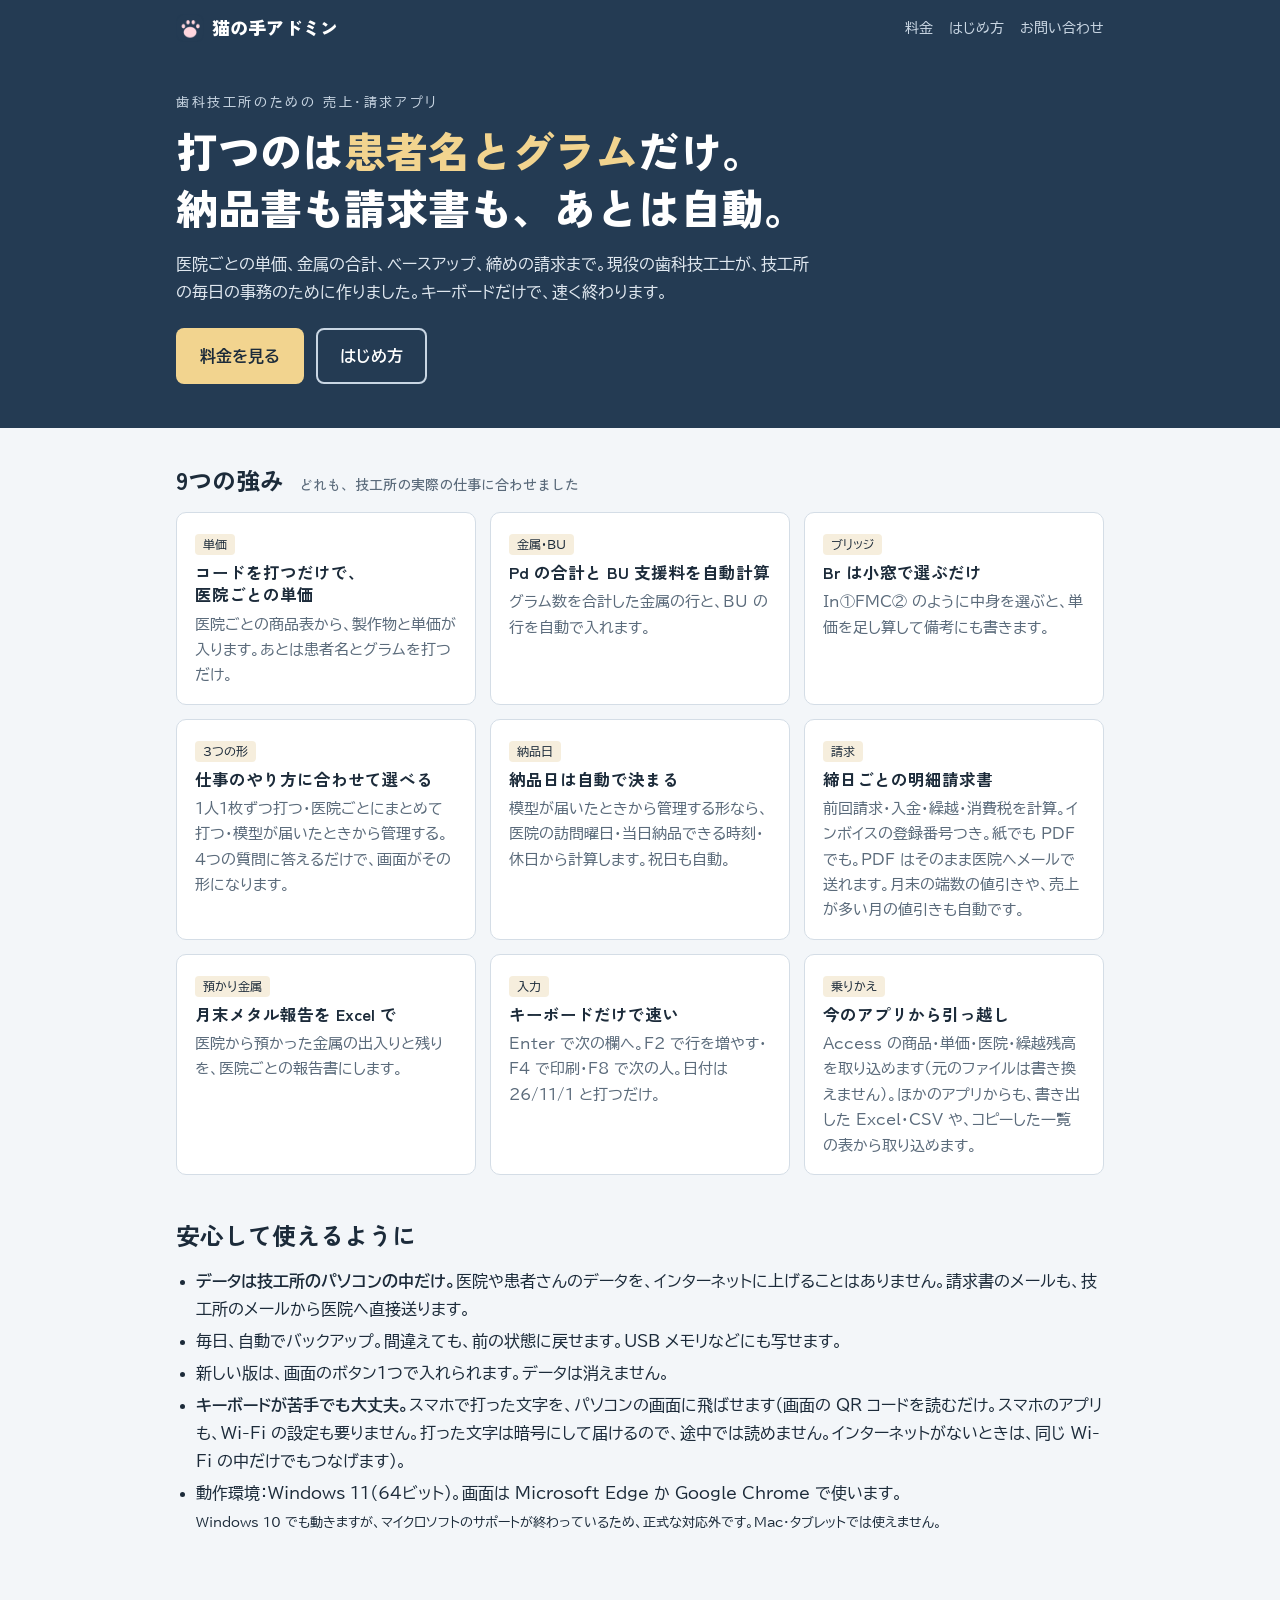
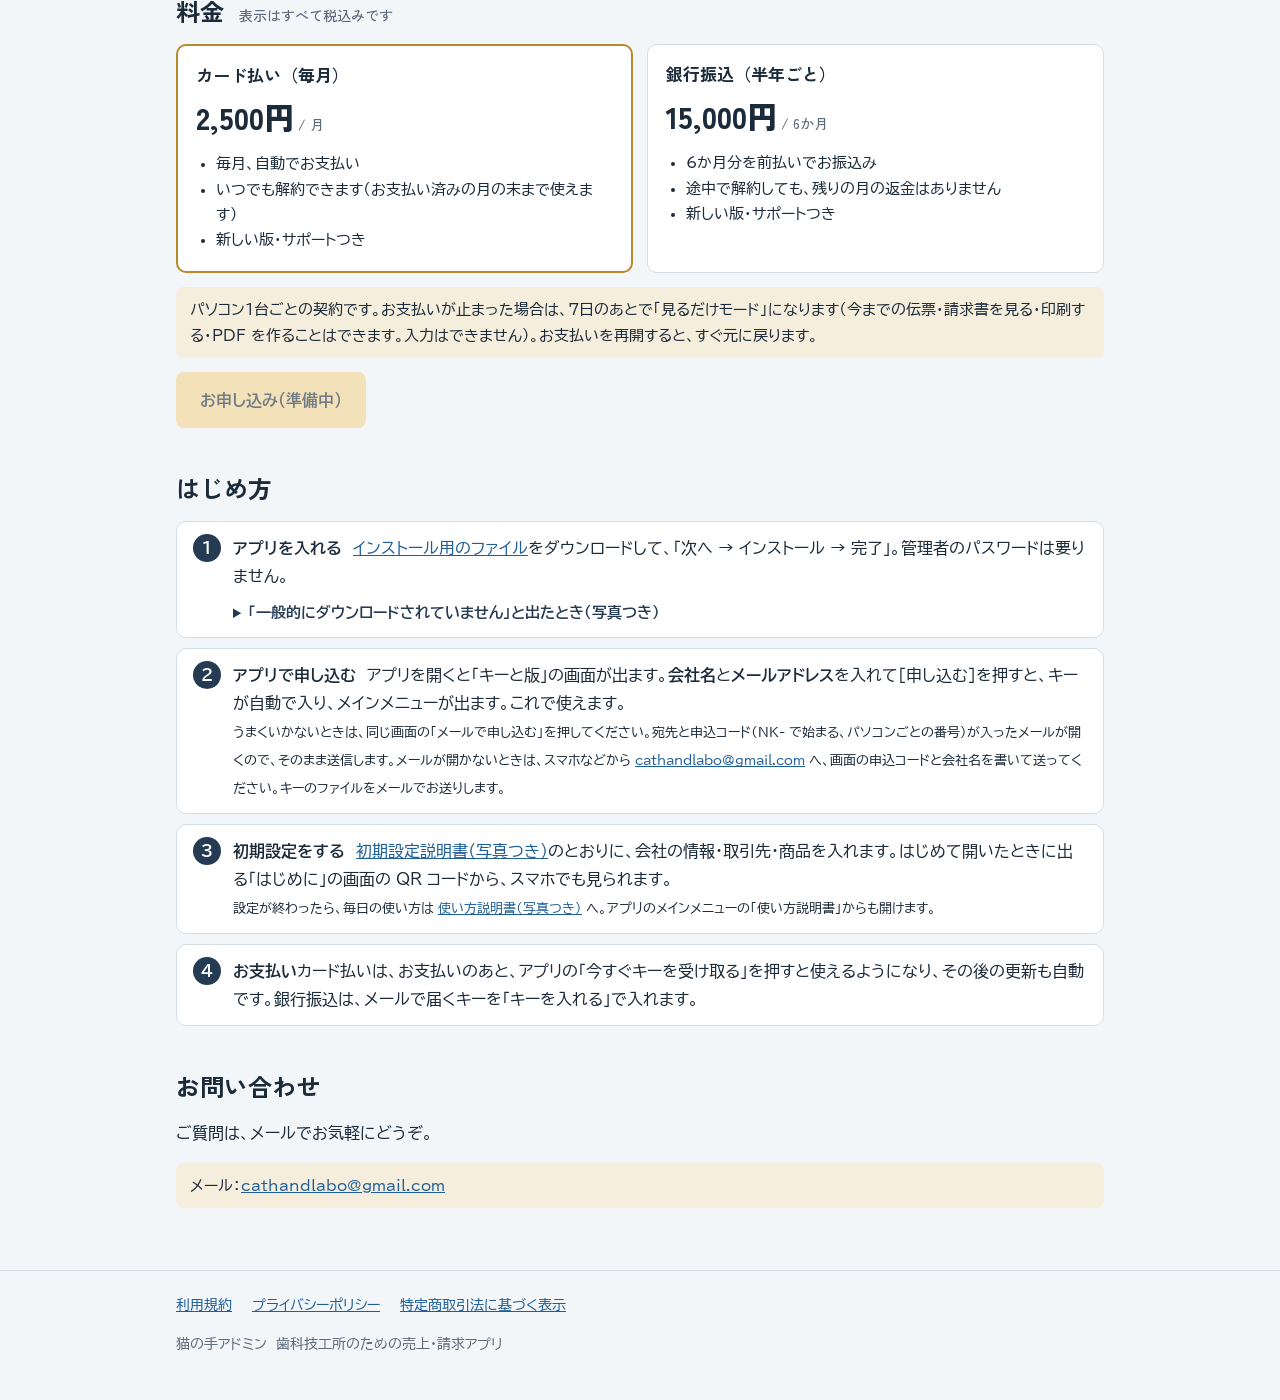
==== index.html @ f90b2529 "1.3.28：トップページ（3つの形・F キー・月末の値引き）、初期設定説明書（あなたの形の4つの質問）、使い方説明書を新しく載せる Co-Authored-By: Claude Opus 5.5 <" ====
<!doctype html>
<html lang="ja">
<head>
<meta charset="utf-8">
<meta name="viewport" content="width=device-width, initial-scale=1">
<title>猫の手アドミン｜歯科技工所のための売上・請求アプリ</title>
<meta name="description" content="打つのは患者名とグラムだけ。納品書も請求書も、あとは自動。医院ごとの単価・金属の合計・BU・締めの請求まで、歯科技工所の事務を速く終わらせる Windows アプリです。">
<link rel="icon" href="icon.png">
<link rel="preconnect" href="https://fonts.googleapis.com">
<link rel="preconnect" href="https://fonts.gstatic.com" crossorigin>
<link rel="stylesheet" href="https://fonts.googleapis.com/css2?family=BIZ+UDPGothic:wght@400;700&family=Zen+Kaku+Gothic+New:wght@500;700;900&display=swap">
<link rel="stylesheet" href="site.css">
</head>
<body>
<header class="top">
  <div class="inner">
    <nav>
      <a class="brand" href="./"><img src="icon.png" alt="" width="28" height="28">猫の手アドミン</a>
      <a href="#price">料金</a>
      <a href="#start">はじめ方</a>
      <a href="#contact">お問い合わせ</a>
    </nav>
    <div class="hero">
      <p class="eyebrow">歯科技工所のための 売上・請求アプリ</p>
      <h1>打つのは<em>患者名とグラム</em>だけ。<br>納品書も請求書も、あとは自動。</h1>
      <p class="lead">医院ごとの単価、金属の合計、ベースアップ、締めの請求まで。現役の歯科技工士が、技工所の毎日の事務のために作りました。キーボードだけで、速く終わります。</p>
      <div class="cta">
        <a class="btn main" href="#price">料金を見る</a>
        <a class="btn sub" href="#start">はじめ方</a>
      </div>
    </div>
  </div>
</header>

<main class="inner">
  <section>
    <h2>9つの強み <small>どれも、技工所の実際の仕事に合わせました</small></h2>
    <div class="grid">
      <div class="card"><span class="k">単価</span><h3>コードを打つだけで、医院ごとの単価</h3><p>医院ごとの商品表から、製作物と単価が入ります。あとは患者名とグラムを打つだけ。</p></div>
      <div class="card"><span class="k">金属・BU</span><h3>Pd の合計と BU 支援料を自動計算</h3><p>グラム数を合計した金属の行と、BU の行を自動で入れます。</p></div>
      <div class="card"><span class="k">ブリッジ</span><h3>Br は小窓で選ぶだけ</h3><p>In①FMC② のように中身を選ぶと、単価を足し算して備考にも書きます。</p></div>
      <div class="card"><span class="k">3つの形</span><h3>仕事のやり方に合わせて選べる</h3><p>1人1枚ずつ打つ・医院ごとにまとめて打つ・模型が届いたときから管理する。4つの質問に答えるだけで、画面がその形になります。</p></div>
      <div class="card"><span class="k">納品日</span><h3>納品日は自動で決まる</h3><p>模型が届いたときから管理する形なら、医院の訪問曜日・当日納品できる時刻・休日から計算します。祝日も自動。</p></div>
      <div class="card"><span class="k">請求</span><h3>締日ごとの明細請求書</h3><p>前回請求・入金・繰越・消費税を計算。インボイスの登録番号つき。紙でも PDF でも。PDF はそのまま医院へメールで送れます。月末の端数の値引きや、売上が多い月の値引きも自動です。</p></div>
      <div class="card"><span class="k">預かり金属</span><h3>月末メタル報告を Excel で</h3><p>医院から預かった金属の出入りと残りを、医院ごとの報告書にします。</p></div>
      <div class="card"><span class="k">入力</span><h3>キーボードだけで速い</h3><p>Enter で次の欄へ。F2 で行を増やす・F4 で印刷・F8 で次の人。日付は 26/11/1 と打つだけ。</p></div>
      <div class="card"><span class="k">乗りかえ</span><h3>今のアプリから引っ越し</h3><p>Access の商品・単価・医院・繰越残高を取り込めます（元のファイルは書き換えません）。ほかのアプリからも、書き出した Excel・CSV や、コピーした一覧の表から取り込めます。</p></div>
    </div>
  </section>

  <section>
    <h2>安心して使えるように</h2>
    <ul class="check">
      <li><strong>データは技工所のパソコンの中だけ。</strong>医院や患者さんのデータを、インターネットに上げることはありません。請求書のメールも、技工所のメールから医院へ直接送ります。</li>
      <li>毎日、自動でバックアップ。間違えても、前の状態に戻せます。USB メモリなどにも写せます。</li>
      <li>新しい版は、画面のボタン1つで入れられます。データは消えません。</li>
      <li><strong>キーボードが苦手でも大丈夫。</strong>スマホで打った文字を、パソコンの画面に飛ばせます（画面の QR コードを読むだけ。スマホのアプリも、Wi-Fi の設定も要りません。打った文字は暗号にして届けるので、途中では読めません。インターネットがないときは、同じ Wi-Fi の中だけでもつなげます）。</li>
      <li>動作環境：Windows 11（64ビット）。画面は Microsoft Edge か Google Chrome で使います。<br><small>Windows 10 でも動きますが、マイクロソフトのサポートが終わっているため、正式な対応外です。Mac・タブレットでは使えません。</small></li>
    </ul>
  </section>

  <section id="price">
    <h2>料金 <small>表示はすべて税込みです</small></h2>
    <div class="price">
      <div class="plan best">
        <h3>カード払い（毎月）</h3>
        <p class="yen">2,500円<small> / 月</small></p>
        <ul>
          <li>毎月、自動でお支払い</li>
          <li>いつでも解約できます（お支払い済みの月の末まで使えます）</li>
          <li>新しい版・サポートつき</li>
        </ul>
      </div>
      <div class="plan">
        <h3>銀行振込（半年ごと）</h3>
        <p class="yen">15,000円<small> / 6か月</small></p>
        <ul>
          <li>6か月分を前払いでお振込み</li>
          <li>途中で解約しても、残りの月の返金はありません</li>
          <li>新しい版・サポートつき</li>
        </ul>
      </div>
    </div>
    <p class="note">パソコン1台ごとの契約です。お支払いが止まった場合は、7日のあとで「見るだけモード」になります（今までの伝票・請求書を見る・印刷する・PDF を作ることはできます。入力はできません）。お支払いを再開すると、すぐ元に戻ります。</p>
    <div class="cta"><a class="btn main off" aria-disabled="true">お申し込み（準備中）</a></div>
  </section>

  <section id="start">
    <h2>はじめ方</h2>
    <ol class="steps">
      <li><strong>アプリを入れる</strong>　<a href="https://github.com/tnksss306/nekonote-releases/releases/latest/download/NekonoteAdmin_Setup.exe">インストール用のファイル</a>をダウンロードして、「次へ → インストール → 完了」。管理者のパスワードは要りません。
        <details class="howto">
          <summary>「一般的にダウンロードされていません」と出たとき（写真つき）</summary>
          <p>使う人がまだ少ないアプリなので、Edge が念のため出しています。こわれたファイルやウイルスではありません。</p>
          <ol>
            <li><b>①</b> Edge の右上のダウンロードのマーク（↓）を押すと、警告の窓が出ます。<b>②</b>「ダウンロード」の右の <b>…</b>（その他のオプション）を押します。<br><img src="img/dl1.png" alt="①右上のダウンロードのマーク、②ダウンロードの窓の「…」のボタンに赤い丸" width="740" height="258"></li>
            <li><b>③</b> <b>[ダウンロード] ページを開く</b> を押します。<br><img src="img/dl2.png" alt="③「…」のメニューのいちばん上の「[ダウンロード] ページを開く」に赤い枠" width="740" height="258"></li>
            <li><b>④</b> 開いたページの「すべてのファイル」に出ている項目の <b>保存</b> を押します。保存できたら「ファイルを開く」を押します。<br><img src="img/dl3.png" alt="④ダウンロード ページの警告の項目の「保存」のボタンに赤い丸" width="885" height="235"></li>
            <li>青い画面で「Windows によって PC が保護されました」と出たら、<b>詳細情報</b> を押してから <b>実行</b> を押します。インストールの画面が出たら「次へ → インストール → 完了」です。</li>
          </ol>
          <p class="note">警告の窓の「詳細情報」や「このファイルは安全であることを報告する」を押しても、ダウンロードはできません。</p>
        </details></li>
      <li><strong>アプリで申し込む</strong>　アプリを開くと「キーと版」の画面が出ます。<strong>会社名</strong>と<strong>メールアドレス</strong>を入れて［申し込む］を押すと、キーが自動で入り、メインメニューが出ます。これで使えます。<br><small>うまくいかないときは、同じ画面の「メールで申し込む」を押してください。宛先と申込コード（NK- で始まる、パソコンごとの番号）が入ったメールが開くので、そのまま送信します。メールが開かないときは、スマホなどから <a href="mailto:cathandlabo@gmail.com">cathandlabo@gmail.com</a> へ、画面の申込コードと会社名を書いて送ってください。キーのファイルをメールでお送りします。</small></li>
      <li><strong>初期設定をする</strong>　<a href="guide.html">初期設定説明書（写真つき）</a>のとおりに、会社の情報・取引先・商品を入れます。はじめて開いたときに出る「はじめに」の画面の QR コードから、スマホでも見られます。<br><small>設定が終わったら、毎日の使い方は <a href="manual.html">使い方説明書（写真つき）</a> へ。アプリのメインメニューの「使い方説明書」からも開けます。</small></li>
      <li><strong>お支払い</strong>カード払いは、お支払いのあと、アプリの「今すぐキーを受け取る」を押すと使えるようになり、その後の更新も自動です。銀行振込は、メールで届くキーを「キーを入れる」で入れます。</li>
    </ol>
  </section>

  <section id="contact">
    <h2>お問い合わせ</h2>
    <p>ご質問は、メールでお気軽にどうぞ。</p>
    <p class="note">メール：<a href="mailto:cathandlabo@gmail.com">cathandlabo@gmail.com</a></p>
  </section>
</main>

<footer class="bottom">
  <div class="inner">
    <nav>
      <a href="terms.html">利用規約</a>
      <a href="privacy.html">プライバシーポリシー</a>
      <a href="tokushoho.html">特定商取引法に基づく表示</a>
    </nav>
    <p>猫の手アドミン　歯科技工所のための売上・請求アプリ</p>
  </div>
</footer>
</body>
</html>
---- site.css ----
/* 猫の手アドミン ホームページ（GitHub Pages）。チラシと同じ紺と金の色。画面の明暗に合わせて色を変える */
:root {
  --bg: #f3f6f9;
  --panel: #ffffff;
  --ink: #1c2b3a;
  --muted: #5b6b7b;
  --line: #d4dde6;
  --navy: #243b53;
  --navy-ink: #ffffff;
  --navy-muted: #c9d6e3;
  --gold: #b8892b;
  --gold-soft: #f6eedd;
  --accent: #1f5f99;
  --display: "Zen Kaku Gothic New", "Yu Gothic", "Meiryo", sans-serif;
  --body: "BIZ UDPGothic", "Yu Gothic UI", "Meiryo", sans-serif;
  color-scheme: light;
}
@media (prefers-color-scheme: dark) {
  :root:not([data-theme="light"]) {
    --bg: #0f1720; --panel: #17212c; --ink: #e4ebf2; --muted: #9fb0c0; --line: #2b3a49;
    --navy: #13283d; --navy-muted: #9fb3c6; --gold: #e0b45c; --gold-soft: #3a2e17; --accent: #7cb8ee;
    color-scheme: dark;
  }
}
:root[data-theme="dark"] {
  --bg: #0f1720; --panel: #17212c; --ink: #e4ebf2; --muted: #9fb0c0; --line: #2b3a49;
  --navy: #13283d; --navy-muted: #9fb3c6; --gold: #e0b45c; --gold-soft: #3a2e17; --accent: #7cb8ee;
  color-scheme: dark;
}
* { box-sizing: border-box; }
html { -webkit-text-size-adjust: 100%; }
body { margin: 0; background: var(--bg); color: var(--ink); font-family: var(--body); line-height: 1.75; font-size: 16px; }
a { color: var(--accent); }
.inner { max-width: 960px; margin: 0 auto; padding: 0 16px; }
.inner > * { min-width: 0; }
h1, h2, h3 { font-family: var(--display); line-height: 1.35; word-break: auto-phrase; text-wrap: balance; }

/* 上の帯 */
.top { background: var(--navy); color: var(--navy-ink); }
.top nav { display: flex; align-items: center; gap: 16px; padding: 12px 0; flex-wrap: wrap; }
.top nav .brand { font-family: var(--display); font-weight: 900; font-size: 18px; color: inherit; text-decoration: none; margin-right: auto; display: flex; align-items: center; gap: 8px; }
.top nav .brand img { width: 28px; height: 28px; border-radius: 6px; }
.top nav a:not(.brand) { color: var(--navy-muted); text-decoration: none; font-size: 14px; }
.top nav a:not(.brand):hover { color: var(--navy-ink); text-decoration: underline; }
.hero { padding: 36px 0 44px; }
.hero .eyebrow { margin: 0 0 8px; font-size: 13px; letter-spacing: .2em; color: var(--navy-muted); }
.hero h1 { font-weight: 900; font-size: clamp(28px, 5vw, 42px); margin: 0 0 14px; }
.hero h1 em { font-style: normal; color: #f2d48f; }
.hero p.lead { margin: 0 0 22px; color: #dfe7ef; max-width: 40em; }
.cta { display: flex; flex-wrap: wrap; gap: 12px; }
.btn { display: inline-block; padding: 12px 22px; border-radius: 8px; font-weight: 700; text-decoration: none; border: 2px solid transparent; }
.btn.main { background: #f2d48f; color: #1c2b3a; }
.btn.sub { border-color: var(--navy-muted); color: var(--navy-ink); }
.btn.off { opacity: .6; pointer-events: none; }

/* 本文 */
main section { padding: 36px 0 8px; }
main h2 { font-size: 24px; margin: 0 0 16px; }
main h2 small { font-size: 14px; color: var(--muted); font-weight: 500; margin-left: 8px; }
.grid { display: grid; grid-template-columns: repeat(3, minmax(0, 1fr)); gap: 14px; }
.card { background: var(--panel); border: 1px solid var(--line); border-radius: 10px; padding: 16px 18px; }
.card .k { display: inline-block; font-size: 12px; background: var(--gold-soft); color: var(--ink); border-radius: 4px; padding: 0 8px; margin-bottom: 6px; }
.card h3 { font-size: 16.5px; margin: 0 0 6px; }
.card p { margin: 0; font-size: 14.5px; color: var(--muted); }
.price { display: grid; grid-template-columns: repeat(2, minmax(0, 1fr)); gap: 14px; }
.plan { background: var(--panel); border: 1px solid var(--line); border-radius: 10px; padding: 18px; }
.plan.best { border: 2px solid var(--gold); }
.plan h3 { margin: 0 0 4px; font-size: 17px; }
.plan .yen { font-family: var(--display); font-size: 30px; font-weight: 900; margin: 4px 0; font-variant-numeric: tabular-nums; }
.plan .yen small { font-size: 14px; font-weight: 500; color: var(--muted); }
.plan ul { margin: 8px 0 0; padding-left: 20px; font-size: 14.5px; }
.steps { counter-reset: s; list-style: none; padding: 0; margin: 0; display: grid; gap: 10px; }
.steps li { counter-increment: s; background: var(--panel); border: 1px solid var(--line); border-radius: 10px; padding: 12px 16px 12px 56px; position: relative; }
.steps li::before { content: counter(s); position: absolute; left: 16px; top: 12px; width: 28px; height: 28px; border-radius: 50%; background: var(--navy); color: #fff; display: grid; place-items: center; font-weight: 700; }
.note { background: var(--gold-soft); border-radius: 8px; padding: 10px 14px; font-size: 14.5px; }
/* はじめ方の中の「写真つきの説明」（.steps の番号の飾りは付けない） */
.howto { margin-top: 10px; font-size: 14.5px; }
.howto summary { cursor: pointer; color: var(--navy); font-weight: 700; }
.howto ol { padding-left: 22px; margin: 8px 0; }
.steps .howto li { counter-increment: none; background: none; border: 0; border-radius: 0; padding: 0; margin: 10px 0; position: static; }
.steps .howto li::before { content: none; }
.howto img { display: block; max-width: 100%; height: auto; margin-top: 6px; border: 1px solid var(--line); border-radius: 6px; }
ul.check { padding-left: 20px; }
ul.check li { margin: 4px 0; }

/* 決まりのページ */
.doc { background: var(--panel); border: 1px solid var(--line); border-radius: 10px; padding: 24px clamp(16px, 4vw, 36px); margin: 28px 0; }
.doc h1 { font-size: 26px; margin: 0 0 6px; }
.doc .date { color: var(--muted); font-size: 14px; margin: 0 0 20px; }
.doc h2 { font-size: 18px; margin: 26px 0 8px; border-left: 4px solid var(--gold); padding-left: 10px; }
.doc ol, .doc ul { padding-left: 24px; }
.doc li { margin: 4px 0; }
table.law { width: 100%; border-collapse: collapse; }
table.law th, table.law td { border: 1px solid var(--line); padding: 10px 12px; text-align: left; vertical-align: top; }
table.law th { width: 30%; background: var(--bg); font-weight: 700; }

footer.bottom { margin-top: 40px; padding: 22px 0 30px; border-top: 1px solid var(--line); font-size: 14px; color: var(--muted); }
footer.bottom nav { display: flex; flex-wrap: wrap; gap: 8px 20px; margin-bottom: 8px; }

@media (max-width: 760px) {
  .grid, .price { grid-template-columns: 1fr; }
  table.law th { width: 36%; }
}
@media (max-width: 480px) {
  table.law th, table.law td { display: block; width: 100%; border-top: none; }
  table.law tr:first-child th { border-top: 1px solid var(--line); }
}
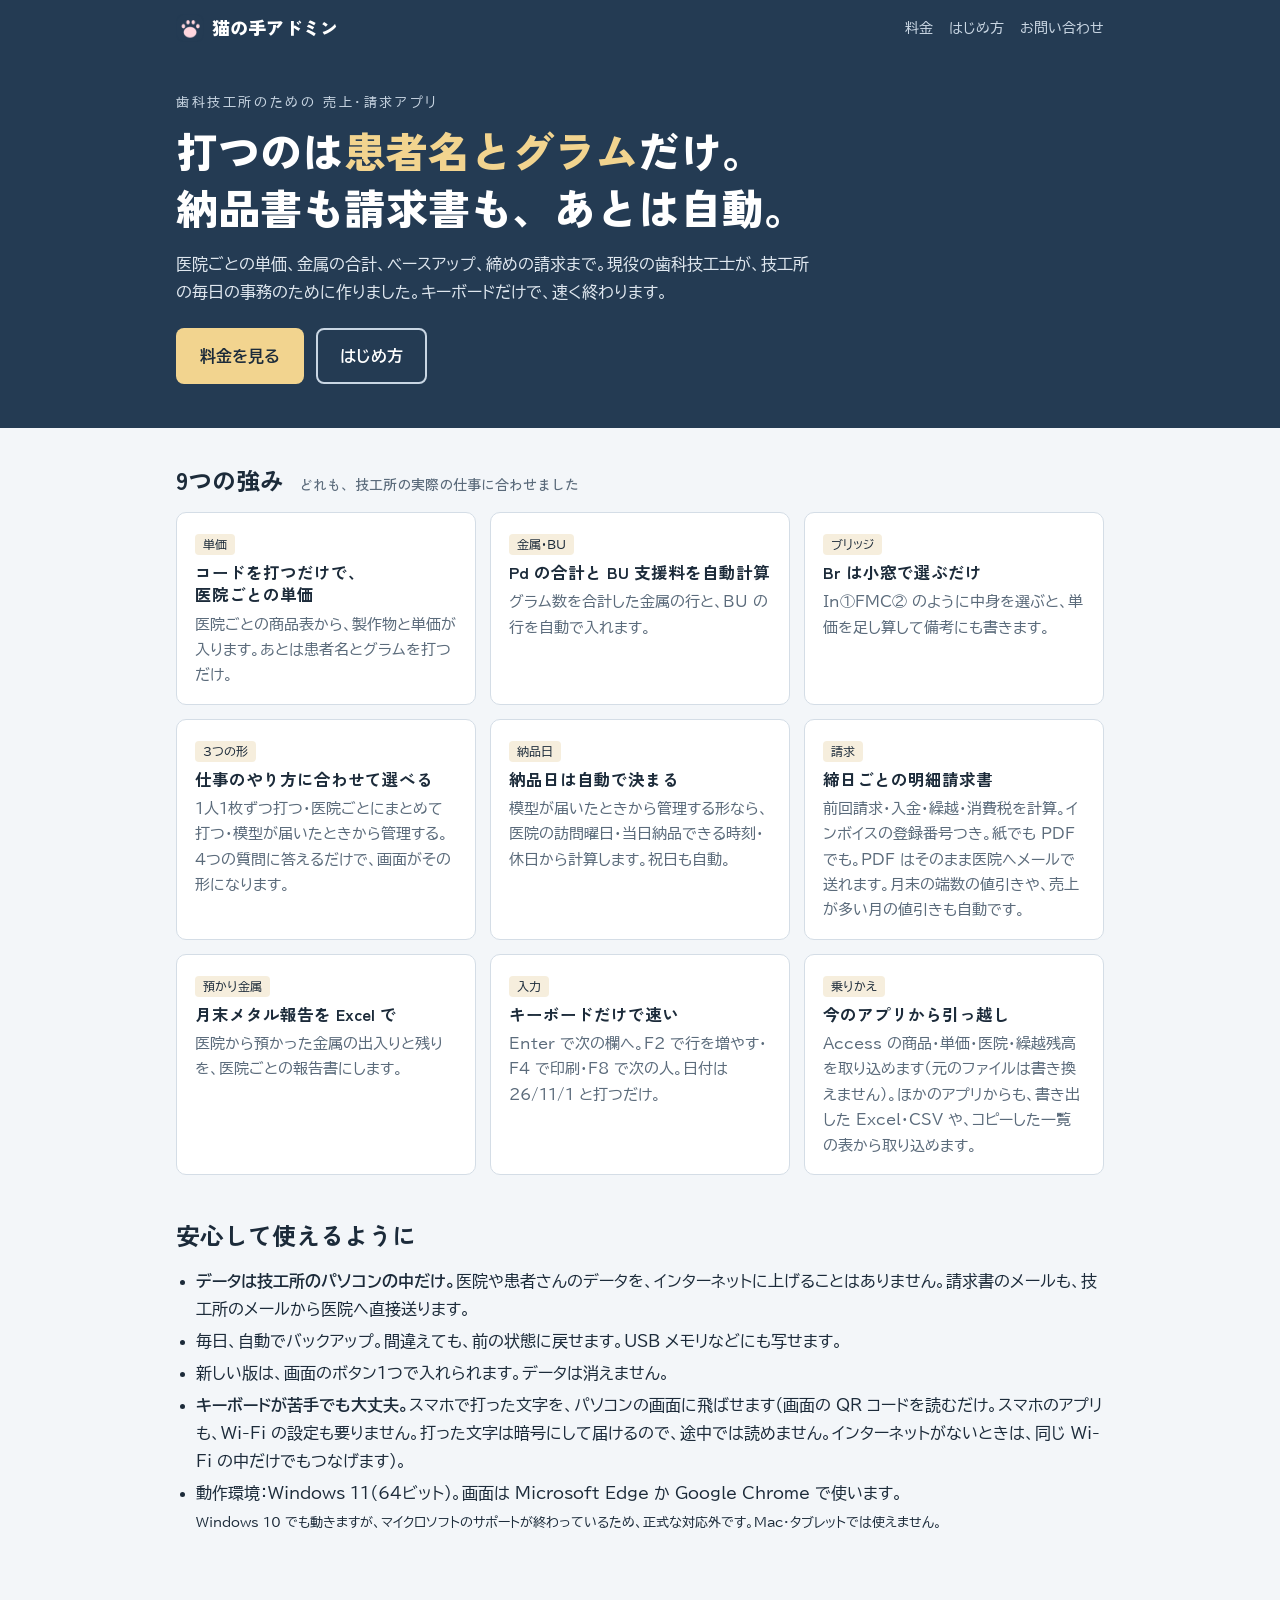
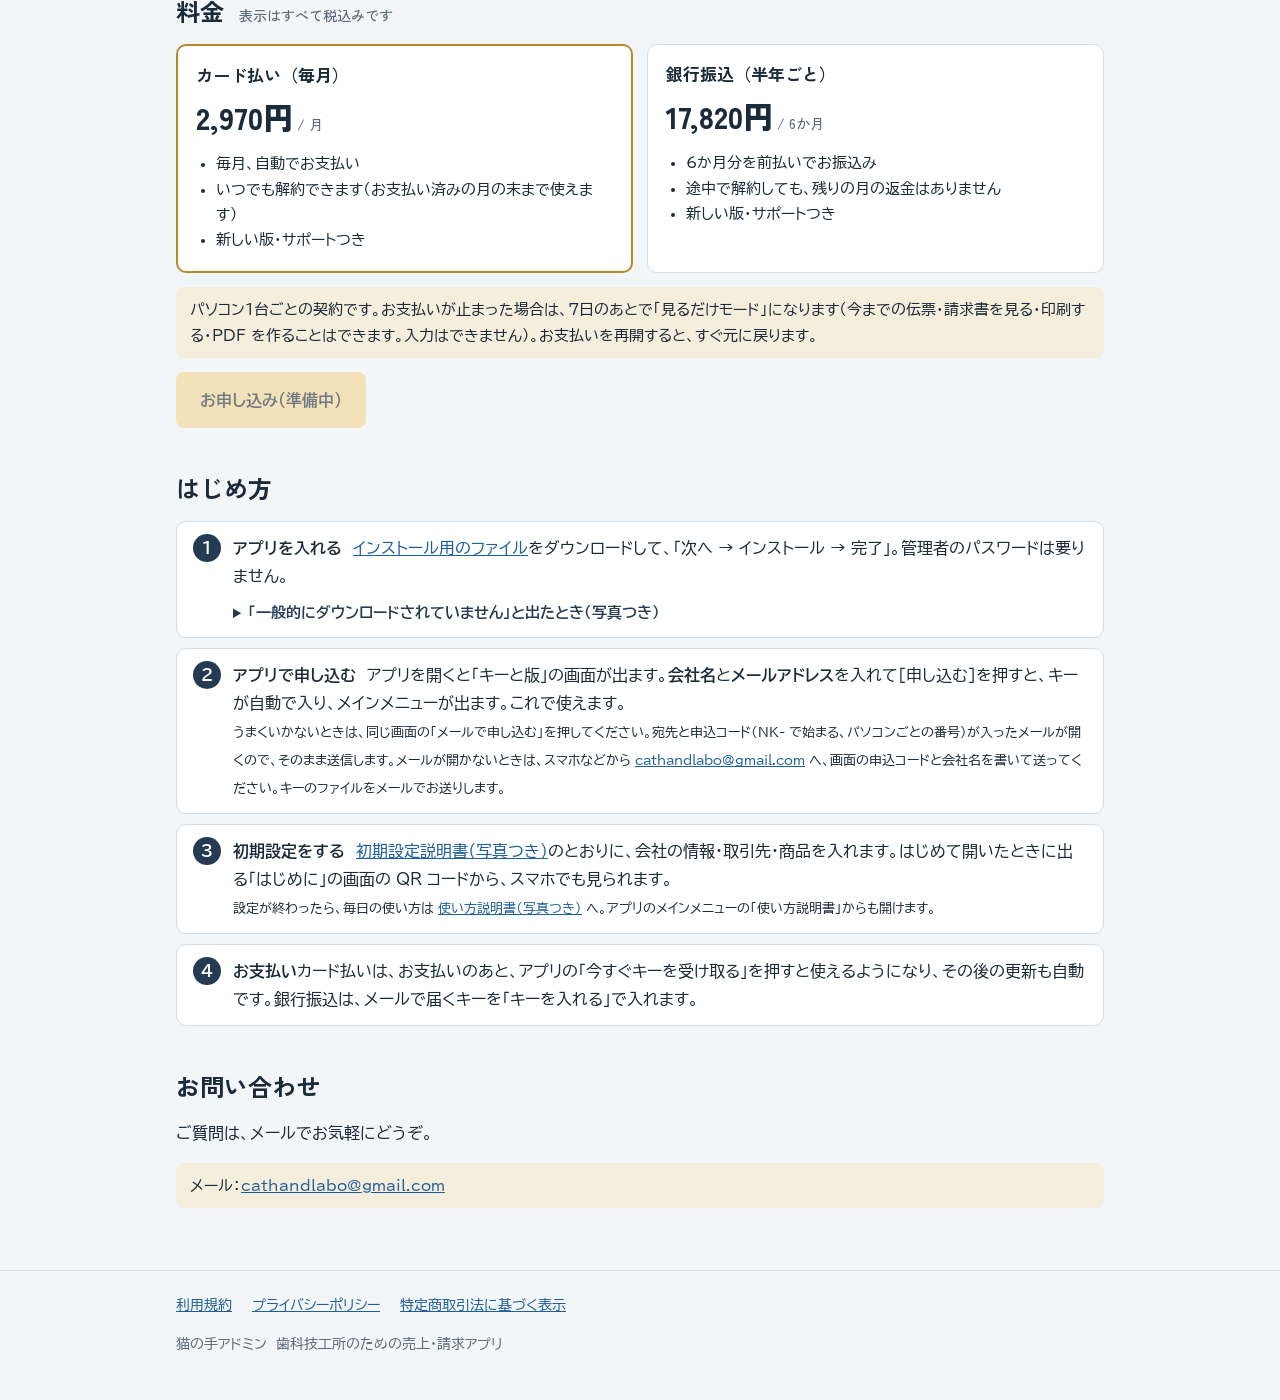
==== commit c4291560: "料金を月額 2,970円・6か月 17,820円に。説明書を 1.3.30 に合わせる（メールの文・一覧に呼ぶ） Co-Authored-By: Claude Opus 5.5 <noreply@an" ====
--- a/index.html
+++ b/index.html
@@ -64,7 +64,7 @@
     <div class="price">
       <div class="plan best">
         <h3>カード払い（毎月）</h3>
-        <p class="yen">2,500円<small> / 月</small></p>
+        <p class="yen">2,970円<small> / 月</small></p>
         <ul>
           <li>毎月、自動でお支払い</li>
           <li>いつでも解約できます（お支払い済みの月の末まで使えます）</li>
@@ -73,7 +73,7 @@
       </div>
       <div class="plan">
         <h3>銀行振込（半年ごと）</h3>
-        <p class="yen">15,000円<small> / 6か月</small></p>
+        <p class="yen">17,820円<small> / 6か月</small></p>
         <ul>
           <li>6か月分を前払いでお振込み</li>
           <li>途中で解約しても、残りの月の返金はありません</li>
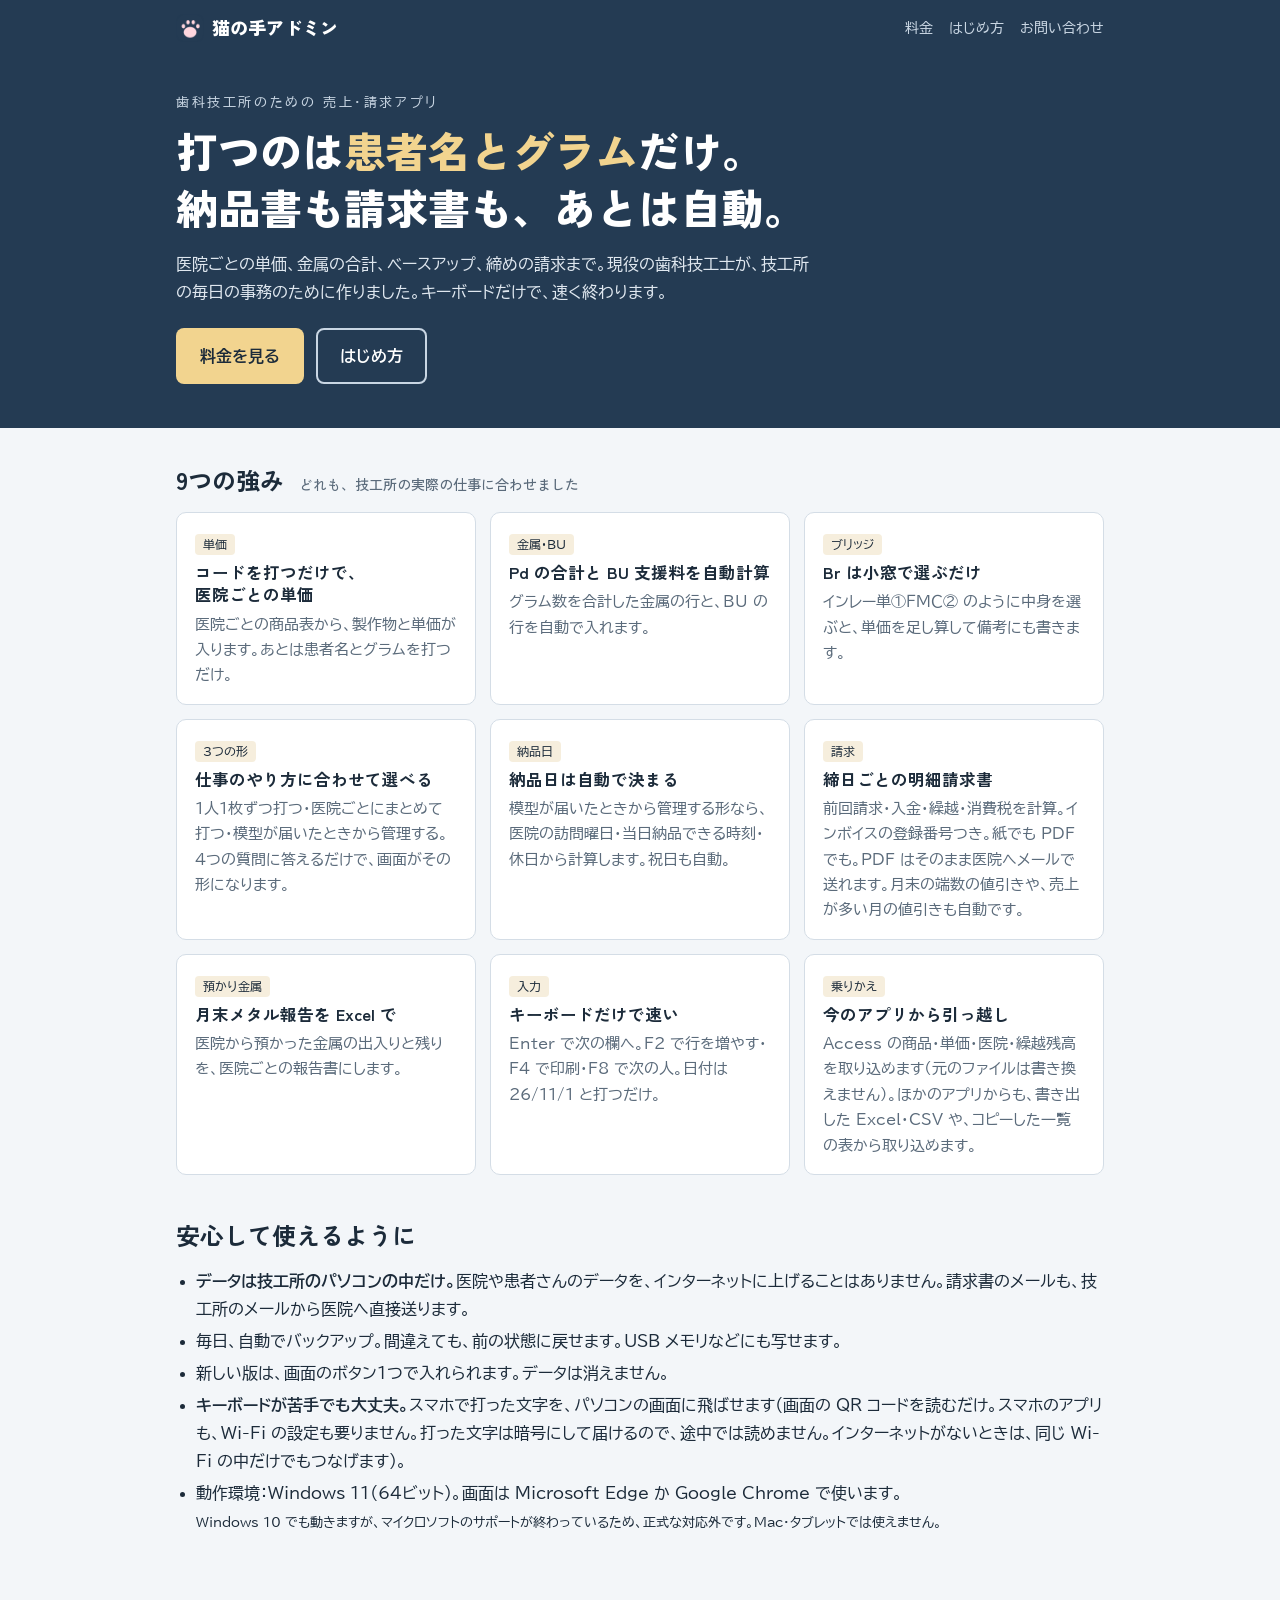
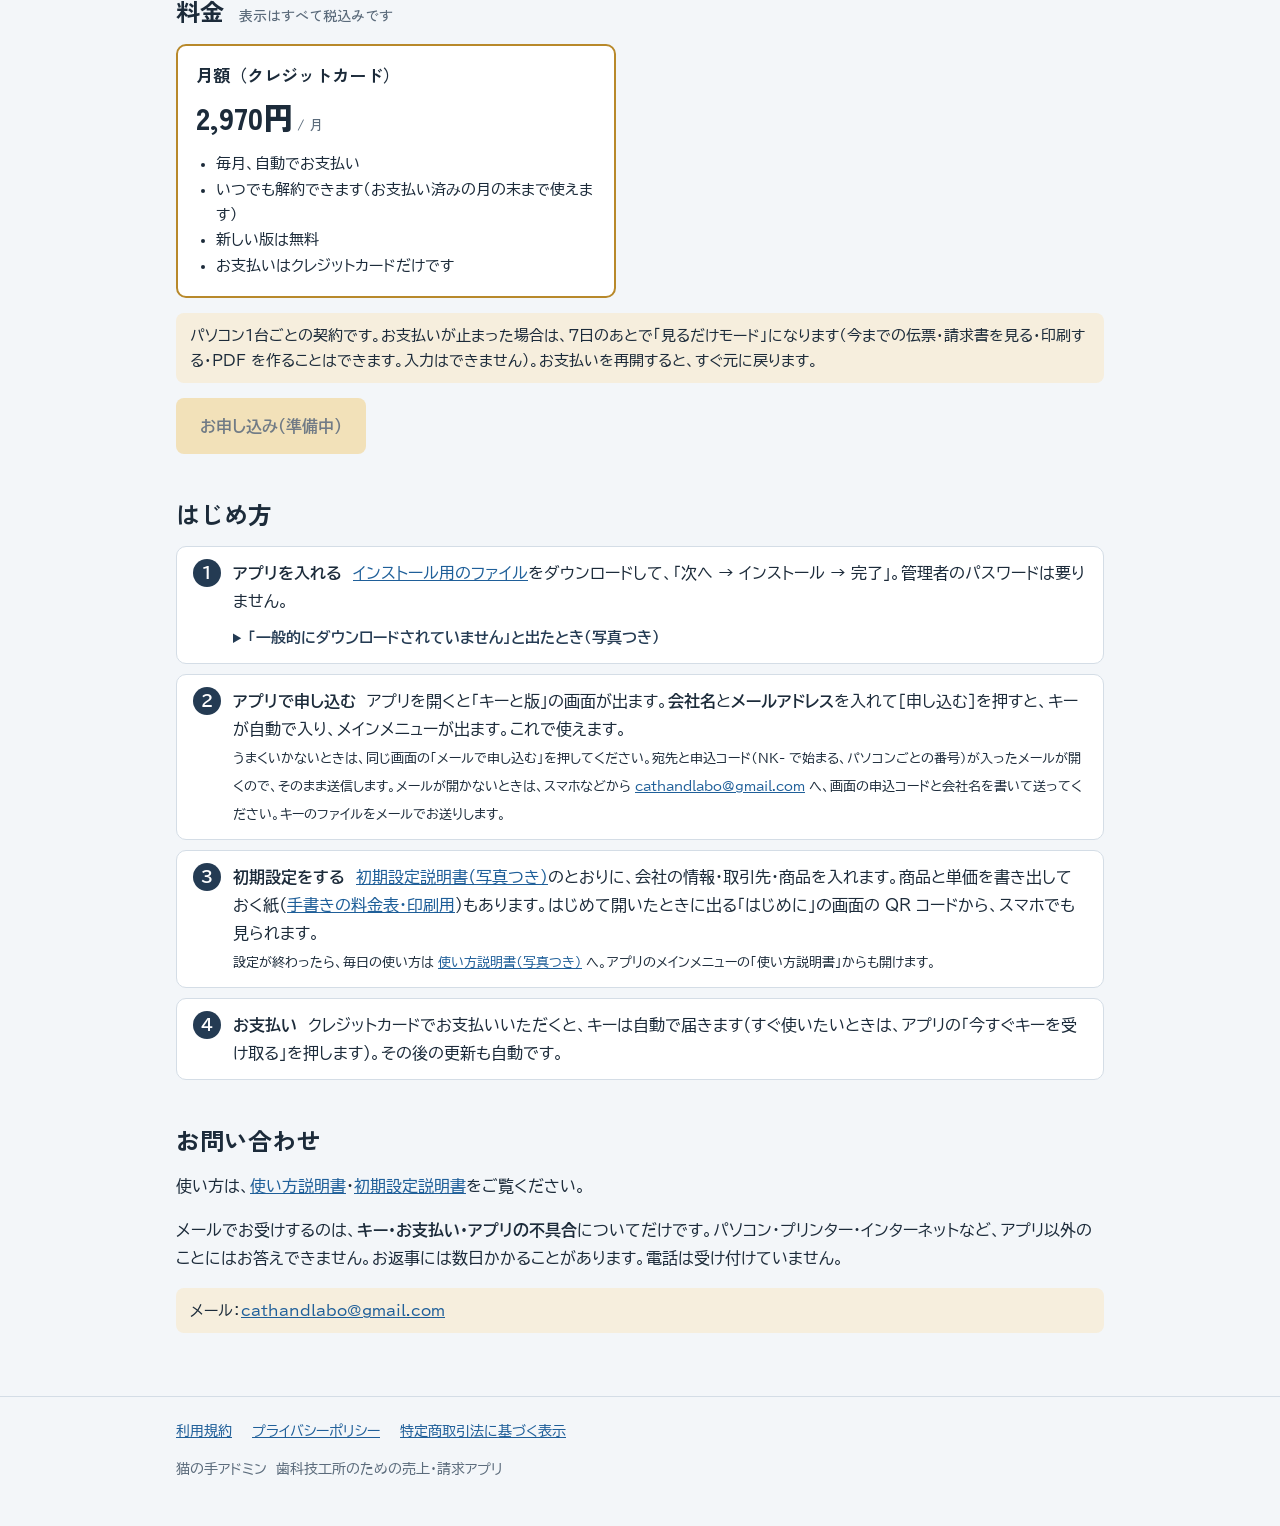
==== commit 8a5ca363: "料金（カードのみ）・お問い合わせの範囲・利用規約・特定商取引法の表示・説明書（3桁の写真・アプリを開くまで・言葉の説明）・手書きの料金表" ====
--- a/index.html
+++ b/index.html
@@ -38,7 +38,7 @@
     <div class="grid">
       <div class="card"><span class="k">単価</span><h3>コードを打つだけで、医院ごとの単価</h3><p>医院ごとの商品表から、製作物と単価が入ります。あとは患者名とグラムを打つだけ。</p></div>
       <div class="card"><span class="k">金属・BU</span><h3>Pd の合計と BU 支援料を自動計算</h3><p>グラム数を合計した金属の行と、BU の行を自動で入れます。</p></div>
-      <div class="card"><span class="k">ブリッジ</span><h3>Br は小窓で選ぶだけ</h3><p>In①FMC② のように中身を選ぶと、単価を足し算して備考にも書きます。</p></div>
+      <div class="card"><span class="k">ブリッジ</span><h3>Br は小窓で選ぶだけ</h3><p>インレー単①ＦＭＣ② のように中身を選ぶと、単価を足し算して備考にも書きます。</p></div>
       <div class="card"><span class="k">3つの形</span><h3>仕事のやり方に合わせて選べる</h3><p>1人1枚ずつ打つ・医院ごとにまとめて打つ・模型が届いたときから管理する。4つの質問に答えるだけで、画面がその形になります。</p></div>
       <div class="card"><span class="k">納品日</span><h3>納品日は自動で決まる</h3><p>模型が届いたときから管理する形なら、医院の訪問曜日・当日納品できる時刻・休日から計算します。祝日も自動。</p></div>
       <div class="card"><span class="k">請求</span><h3>締日ごとの明細請求書</h3><p>前回請求・入金・繰越・消費税を計算。インボイスの登録番号つき。紙でも PDF でも。PDF はそのまま医院へメールで送れます。月末の端数の値引きや、売上が多い月の値引きも自動です。</p></div>
@@ -61,23 +61,15 @@
 
   <section id="price">
     <h2>料金 <small>表示はすべて税込みです</small></h2>
-    <div class="price">
+    <div class="price one">
       <div class="plan best">
-        <h3>カード払い（毎月）</h3>
+        <h3>月額（クレジットカード）</h3>
         <p class="yen">2,970円<small> / 月</small></p>
         <ul>
           <li>毎月、自動でお支払い</li>
           <li>いつでも解約できます（お支払い済みの月の末まで使えます）</li>
-          <li>新しい版・サポートつき</li>
-        </ul>
-      </div>
-      <div class="plan">
-        <h3>銀行振込（半年ごと）</h3>
-        <p class="yen">17,820円<small> / 6か月</small></p>
-        <ul>
-          <li>6か月分を前払いでお振込み</li>
-          <li>途中で解約しても、残りの月の返金はありません</li>
-          <li>新しい版・サポートつき</li>
+          <li>新しい版は無料</li>
+          <li>お支払いはクレジットカードだけです</li>
         </ul>
       </div>
     </div>
@@ -101,14 +93,15 @@
           <p class="note">警告の窓の「詳細情報」や「このファイルは安全であることを報告する」を押しても、ダウンロードはできません。</p>
         </details></li>
       <li><strong>アプリで申し込む</strong>　アプリを開くと「キーと版」の画面が出ます。<strong>会社名</strong>と<strong>メールアドレス</strong>を入れて［申し込む］を押すと、キーが自動で入り、メインメニューが出ます。これで使えます。<br><small>うまくいかないときは、同じ画面の「メールで申し込む」を押してください。宛先と申込コード（NK- で始まる、パソコンごとの番号）が入ったメールが開くので、そのまま送信します。メールが開かないときは、スマホなどから <a href="mailto:cathandlabo@gmail.com">cathandlabo@gmail.com</a> へ、画面の申込コードと会社名を書いて送ってください。キーのファイルをメールでお送りします。</small></li>
-      <li><strong>初期設定をする</strong>　<a href="guide.html">初期設定説明書（写真つき）</a>のとおりに、会社の情報・取引先・商品を入れます。はじめて開いたときに出る「はじめに」の画面の QR コードから、スマホでも見られます。<br><small>設定が終わったら、毎日の使い方は <a href="manual.html">使い方説明書（写真つき）</a> へ。アプリのメインメニューの「使い方説明書」からも開けます。</small></li>
-      <li><strong>お支払い</strong>カード払いは、お支払いのあと、アプリの「今すぐキーを受け取る」を押すと使えるようになり、その後の更新も自動です。銀行振込は、メールで届くキーを「キーを入れる」で入れます。</li>
+      <li><strong>初期設定をする</strong>　<a href="guide.html">初期設定説明書（写真つき）</a>のとおりに、会社の情報・取引先・商品を入れます。商品と単価を書き出しておく紙（<a href="pricesheet.html">手書きの料金表・印刷用</a>）もあります。はじめて開いたときに出る「はじめに」の画面の QR コードから、スマホでも見られます。<br><small>設定が終わったら、毎日の使い方は <a href="manual.html">使い方説明書（写真つき）</a> へ。アプリのメインメニューの「使い方説明書」からも開けます。</small></li>
+      <li><strong>お支払い</strong>　クレジットカードでお支払いいただくと、キーは自動で届きます（すぐ使いたいときは、アプリの「今すぐキーを受け取る」を押します）。その後の更新も自動です。</li>
     </ol>
   </section>
 
   <section id="contact">
     <h2>お問い合わせ</h2>
-    <p>ご質問は、メールでお気軽にどうぞ。</p>
+    <p>使い方は、<a href="manual.html">使い方説明書</a>・<a href="guide.html">初期設定説明書</a>をご覧ください。</p>
+    <p>メールでお受けするのは、<strong>キー・お支払い・アプリの不具合</strong>についてだけです。パソコン・プリンター・インターネットなど、アプリ以外のことにはお答えできません。お返事には数日かかることがあります。電話は受け付けていません。</p>
     <p class="note">メール：<a href="mailto:cathandlabo@gmail.com">cathandlabo@gmail.com</a></p>
   </section>
 </main>
--- a/site.css
+++ b/site.css
@@ -65,6 +65,7 @@
 .price { display: grid; grid-template-columns: repeat(2, minmax(0, 1fr)); gap: 14px; }
 .plan { background: var(--panel); border: 1px solid var(--line); border-radius: 10px; padding: 18px; }
 .plan.best { border: 2px solid var(--gold); }
+.price.one { grid-template-columns: minmax(0, 440px); }
 .plan h3 { margin: 0 0 4px; font-size: 17px; }
 .plan .yen { font-family: var(--display); font-size: 30px; font-weight: 900; margin: 4px 0; font-variant-numeric: tabular-nums; }
 .plan .yen small { font-size: 14px; font-weight: 500; color: var(--muted); }
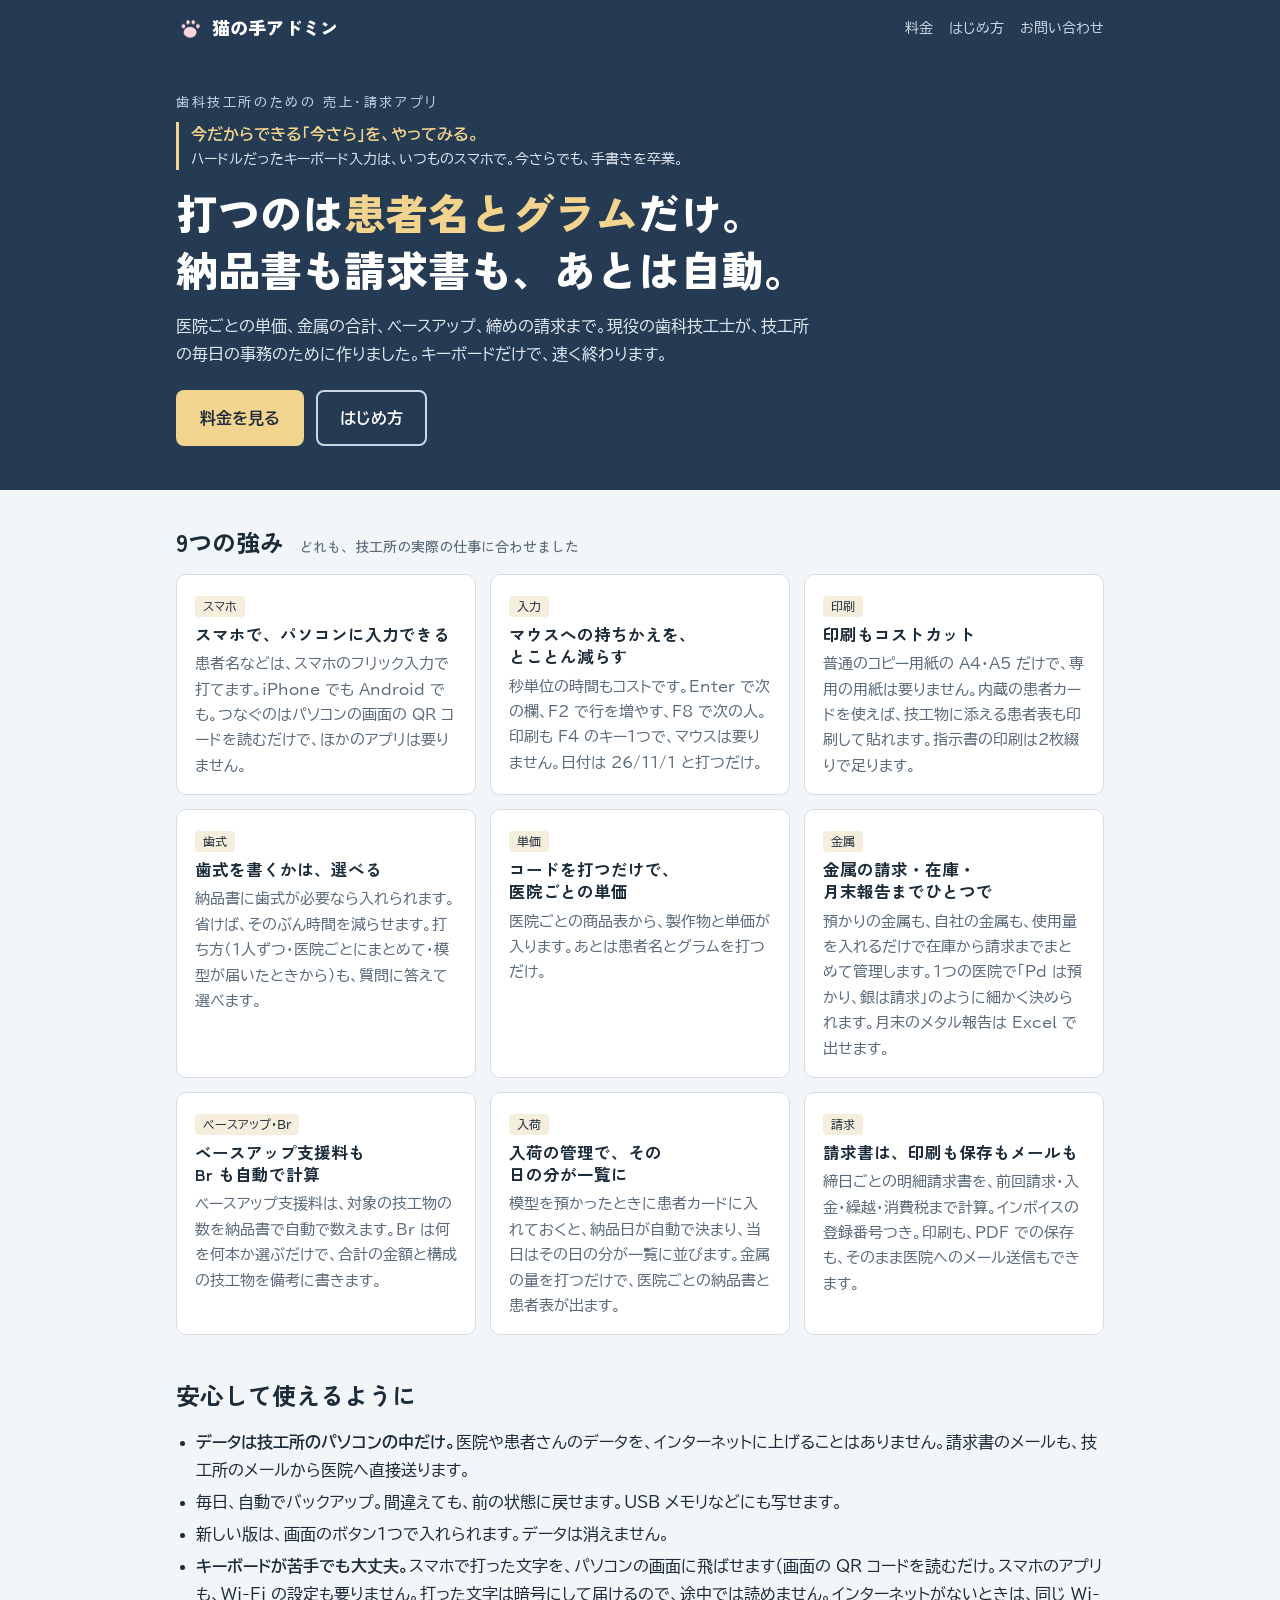
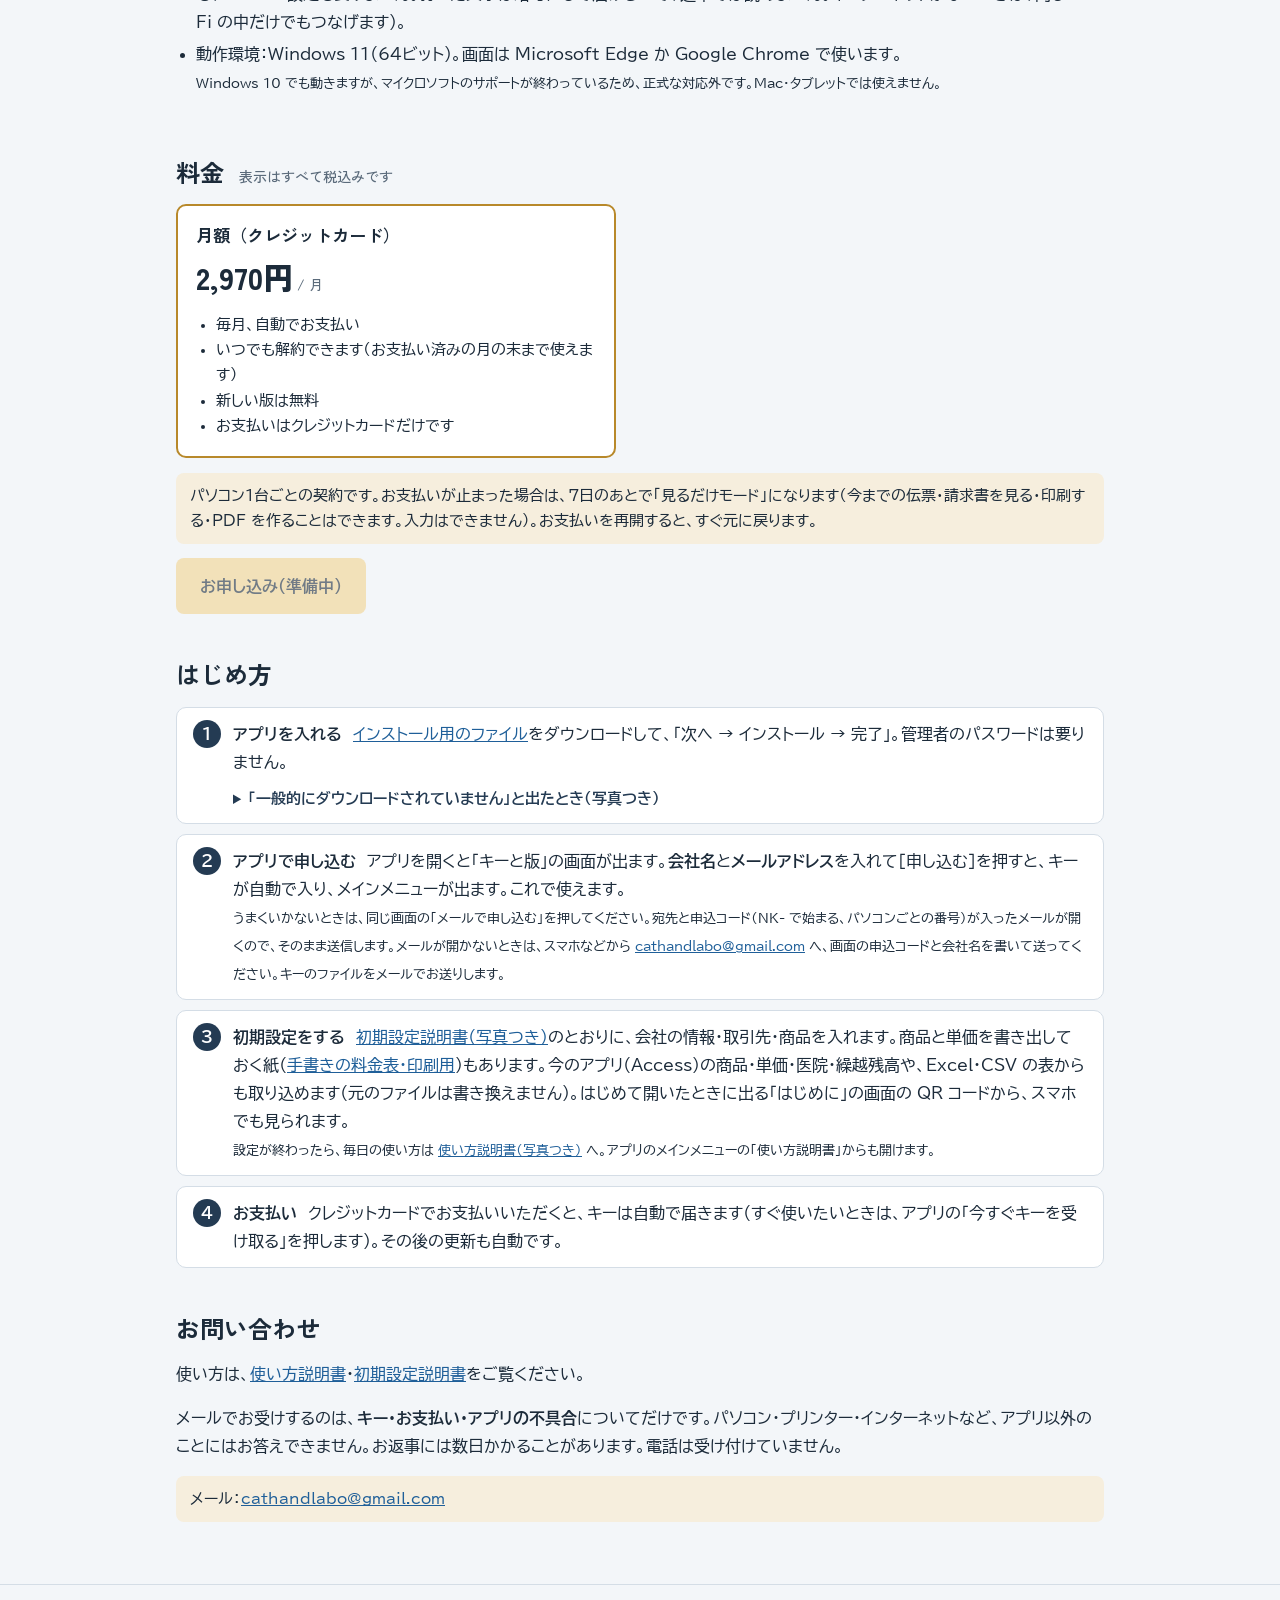
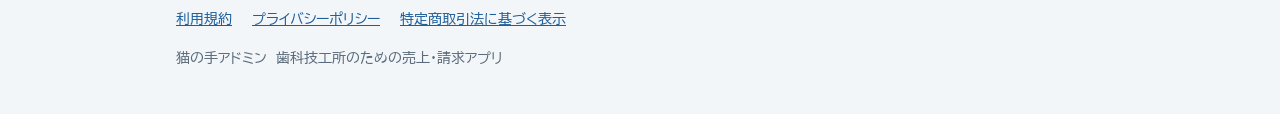
==== commit 328ac326: "9つの強みを新しい順に・コンセプトを追加" ====
--- a/index.html
+++ b/index.html
@@ -22,6 +22,7 @@
     </nav>
     <div class="hero">
       <p class="eyebrow">歯科技工所のための 売上・請求アプリ</p>
+      <p class="concept"><strong>今だからできる「今さら」を、やってみる。</strong><span>ハードルだったキーボード入力は、いつものスマホで。今さらでも、手書きを卒業。</span></p>
       <h1>打つのは<em>患者名とグラム</em>だけ。<br>納品書も請求書も、あとは自動。</h1>
       <p class="lead">医院ごとの単価、金属の合計、ベースアップ、締めの請求まで。現役の歯科技工士が、技工所の毎日の事務のために作りました。キーボードだけで、速く終わります。</p>
       <div class="cta">
@@ -36,15 +37,15 @@
   <section>
     <h2>9つの強み <small>どれも、技工所の実際の仕事に合わせました</small></h2>
     <div class="grid">
+      <div class="card"><span class="k">スマホ</span><h3>スマホで、パソコンに入力できる</h3><p>患者名などは、スマホのフリック入力で打てます。iPhone でも Android でも。つなぐのはパソコンの画面の QR コードを読むだけで、ほかのアプリは要りません。</p></div>
+      <div class="card"><span class="k">入力</span><h3>マウスへの持ちかえを、とことん減らす</h3><p>秒単位の時間もコストです。Enter で次の欄、F2 で行を増やす、F8 で次の人。印刷も F4 のキー1つで、マウスは要りません。日付は 26/11/1 と打つだけ。</p></div>
+      <div class="card"><span class="k">印刷</span><h3>印刷もコストカット</h3><p>普通のコピー用紙の A4・A5 だけで、専用の用紙は要りません。内蔵の患者カードを使えば、技工物に添える患者表も印刷して貼れます。指示書の印刷は2枚綴りで足ります。</p></div>
+      <div class="card"><span class="k">歯式</span><h3>歯式を書くかは、選べる</h3><p>納品書に歯式が必要なら入れられます。省けば、そのぶん時間を減らせます。打ち方（1人ずつ・医院ごとにまとめて・模型が届いたときから）も、質問に答えて選べます。</p></div>
       <div class="card"><span class="k">単価</span><h3>コードを打つだけで、医院ごとの単価</h3><p>医院ごとの商品表から、製作物と単価が入ります。あとは患者名とグラムを打つだけ。</p></div>
-      <div class="card"><span class="k">金属・BU</span><h3>Pd の合計と BU 支援料を自動計算</h3><p>グラム数を合計した金属の行と、BU の行を自動で入れます。</p></div>
-      <div class="card"><span class="k">ブリッジ</span><h3>Br は小窓で選ぶだけ</h3><p>インレー単①ＦＭＣ② のように中身を選ぶと、単価を足し算して備考にも書きます。</p></div>
-      <div class="card"><span class="k">3つの形</span><h3>仕事のやり方に合わせて選べる</h3><p>1人1枚ずつ打つ・医院ごとにまとめて打つ・模型が届いたときから管理する。4つの質問に答えるだけで、画面がその形になります。</p></div>
-      <div class="card"><span class="k">納品日</span><h3>納品日は自動で決まる</h3><p>模型が届いたときから管理する形なら、医院の訪問曜日・当日納品できる時刻・休日から計算します。祝日も自動。</p></div>
-      <div class="card"><span class="k">請求</span><h3>締日ごとの明細請求書</h3><p>前回請求・入金・繰越・消費税を計算。インボイスの登録番号つき。紙でも PDF でも。PDF はそのまま医院へメールで送れます。月末の端数の値引きや、売上が多い月の値引きも自動です。</p></div>
-      <div class="card"><span class="k">預かり金属</span><h3>月末メタル報告を Excel で</h3><p>医院から預かった金属の出入りと残りを、医院ごとの報告書にします。</p></div>
-      <div class="card"><span class="k">入力</span><h3>キーボードだけで速い</h3><p>Enter で次の欄へ。F2 で行を増やす・F4 で印刷・F8 で次の人。日付は 26/11/1 と打つだけ。</p></div>
-      <div class="card"><span class="k">乗りかえ</span><h3>今のアプリから引っ越し</h3><p>Access の商品・単価・医院・繰越残高を取り込めます（元のファイルは書き換えません）。ほかのアプリからも、書き出した Excel・CSV や、コピーした一覧の表から取り込めます。</p></div>
+      <div class="card"><span class="k">金属</span><h3>金属の請求・在庫・月末報告までひとつで</h3><p>預かりの金属も、自社の金属も、使用量を入れるだけで在庫から請求までまとめて管理します。1つの医院で「Pd は預かり、銀は請求」のように細かく決められます。月末のメタル報告は Excel で出せます。</p></div>
+      <div class="card"><span class="k">ベースアップ・Br</span><h3>ベースアップ支援料も Br も自動で計算</h3><p>ベースアップ支援料は、対象の技工物の数を納品書で自動で数えます。Br は何を何本か選ぶだけで、合計の金額と構成の技工物を備考に書きます。</p></div>
+      <div class="card"><span class="k">入荷</span><h3>入荷の管理で、その日の分が一覧に</h3><p>模型を預かったときに患者カードに入れておくと、納品日が自動で決まり、当日はその日の分が一覧に並びます。金属の量を打つだけで、医院ごとの納品書と患者表が出ます。</p></div>
+      <div class="card"><span class="k">請求</span><h3>請求書は、印刷も保存もメールも</h3><p>締日ごとの明細請求書を、前回請求・入金・繰越・消費税まで計算。インボイスの登録番号つき。印刷も、PDF での保存も、そのまま医院へのメール送信もできます。</p></div>
     </div>
   </section>
 
@@ -93,7 +94,7 @@
           <p class="note">警告の窓の「詳細情報」や「このファイルは安全であることを報告する」を押しても、ダウンロードはできません。</p>
         </details></li>
       <li><strong>アプリで申し込む</strong>　アプリを開くと「キーと版」の画面が出ます。<strong>会社名</strong>と<strong>メールアドレス</strong>を入れて［申し込む］を押すと、キーが自動で入り、メインメニューが出ます。これで使えます。<br><small>うまくいかないときは、同じ画面の「メールで申し込む」を押してください。宛先と申込コード（NK- で始まる、パソコンごとの番号）が入ったメールが開くので、そのまま送信します。メールが開かないときは、スマホなどから <a href="mailto:cathandlabo@gmail.com">cathandlabo@gmail.com</a> へ、画面の申込コードと会社名を書いて送ってください。キーのファイルをメールでお送りします。</small></li>
-      <li><strong>初期設定をする</strong>　<a href="guide.html">初期設定説明書（写真つき）</a>のとおりに、会社の情報・取引先・商品を入れます。商品と単価を書き出しておく紙（<a href="pricesheet.html">手書きの料金表・印刷用</a>）もあります。はじめて開いたときに出る「はじめに」の画面の QR コードから、スマホでも見られます。<br><small>設定が終わったら、毎日の使い方は <a href="manual.html">使い方説明書（写真つき）</a> へ。アプリのメインメニューの「使い方説明書」からも開けます。</small></li>
+      <li><strong>初期設定をする</strong>　<a href="guide.html">初期設定説明書（写真つき）</a>のとおりに、会社の情報・取引先・商品を入れます。商品と単価を書き出しておく紙（<a href="pricesheet.html">手書きの料金表・印刷用</a>）もあります。今のアプリ（Access）の商品・単価・医院・繰越残高や、Excel・CSV の表からも取り込めます（元のファイルは書き換えません）。はじめて開いたときに出る「はじめに」の画面の QR コードから、スマホでも見られます。<br><small>設定が終わったら、毎日の使い方は <a href="manual.html">使い方説明書（写真つき）</a> へ。アプリのメインメニューの「使い方説明書」からも開けます。</small></li>
       <li><strong>お支払い</strong>　クレジットカードでお支払いいただくと、キーは自動で届きます（すぐ使いたいときは、アプリの「今すぐキーを受け取る」を押します）。その後の更新も自動です。</li>
     </ol>
   </section>
--- a/site.css
+++ b/site.css
@@ -44,6 +44,9 @@
 .top nav a:not(.brand):hover { color: var(--navy-ink); text-decoration: underline; }
 .hero { padding: 36px 0 44px; }
 .hero .eyebrow { margin: 0 0 8px; font-size: 13px; letter-spacing: .2em; color: var(--navy-muted); }
+.hero .concept { margin: 0 0 14px; padding-left: 12px; border-left: 3px solid #f2d48f; color: #dfe7ef; font-size: 14px; line-height: 1.6; }
+.hero .concept strong { display: block; font-size: 16px; color: #f2d48f; }
+.hero .concept span { display: block; }
 .hero h1 { font-weight: 900; font-size: clamp(28px, 5vw, 42px); margin: 0 0 14px; }
 .hero h1 em { font-style: normal; color: #f2d48f; }
 .hero p.lead { margin: 0 0 22px; color: #dfe7ef; max-width: 40em; }
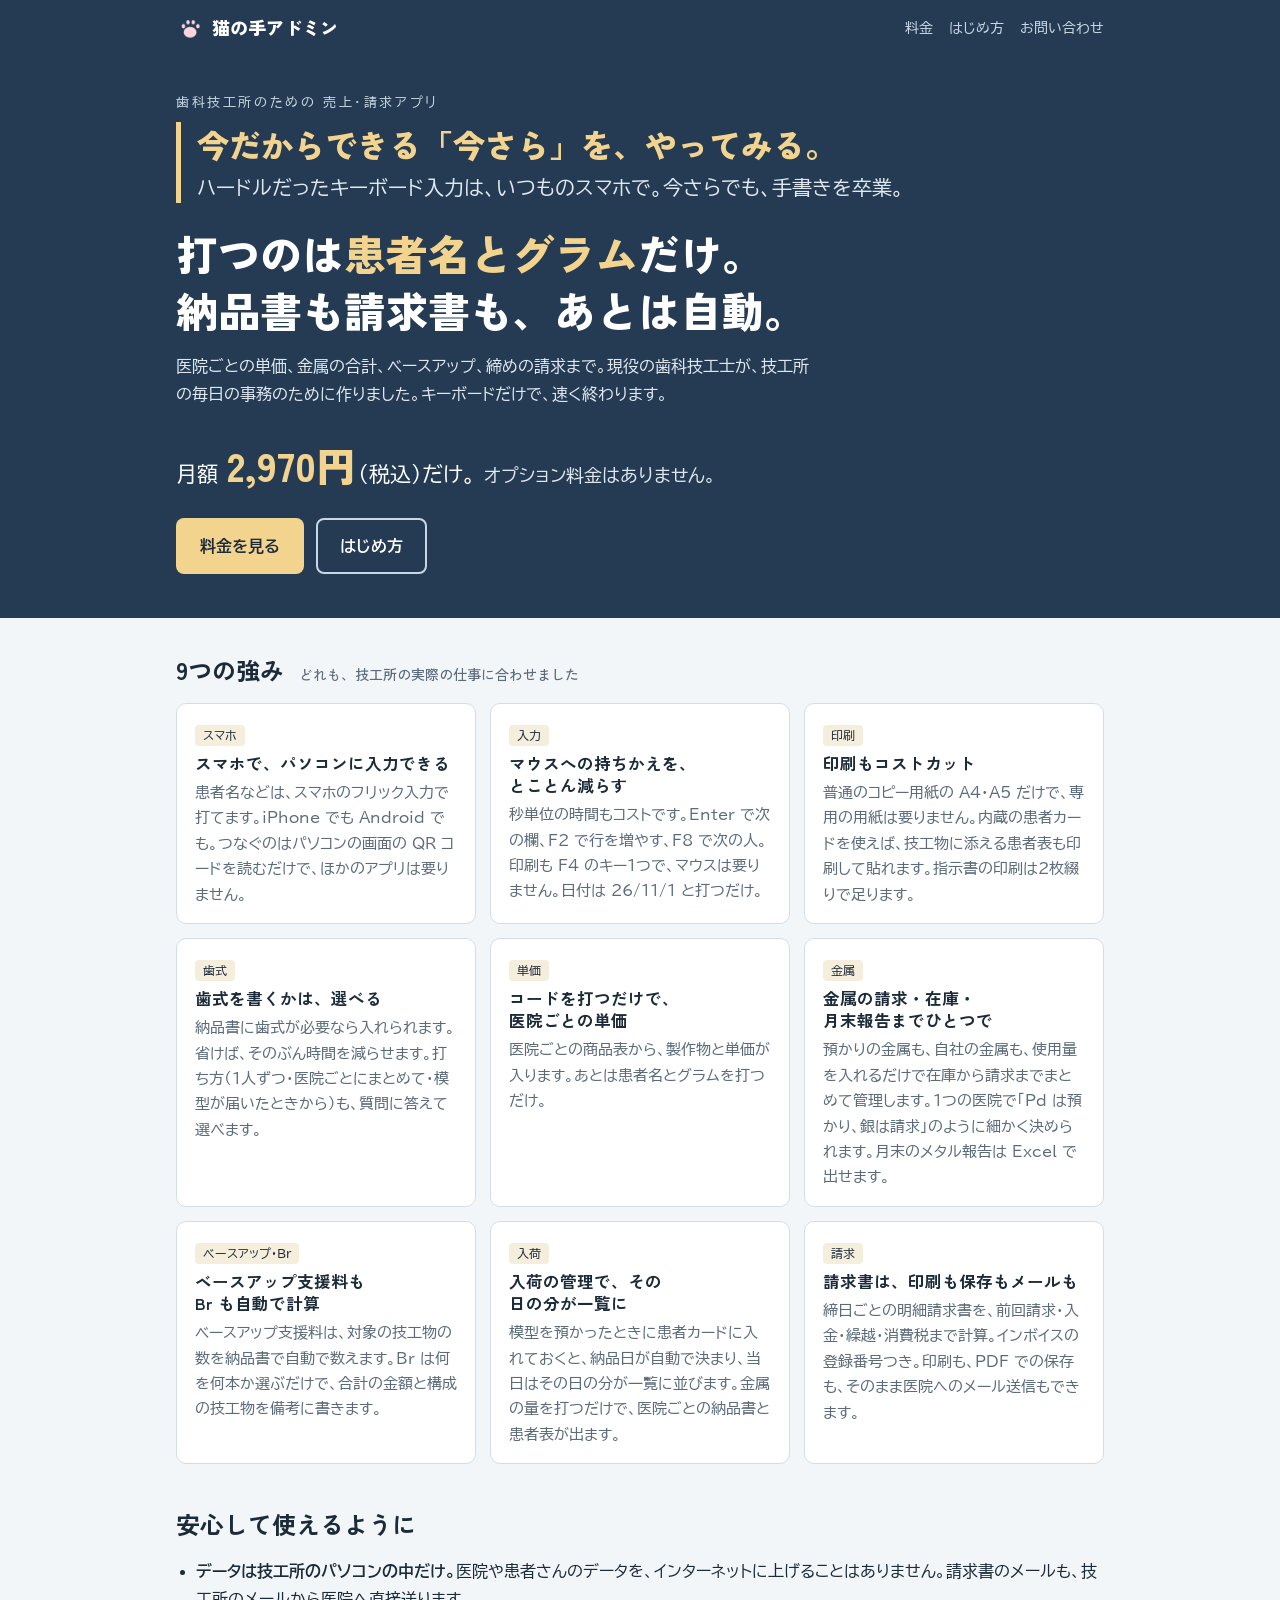
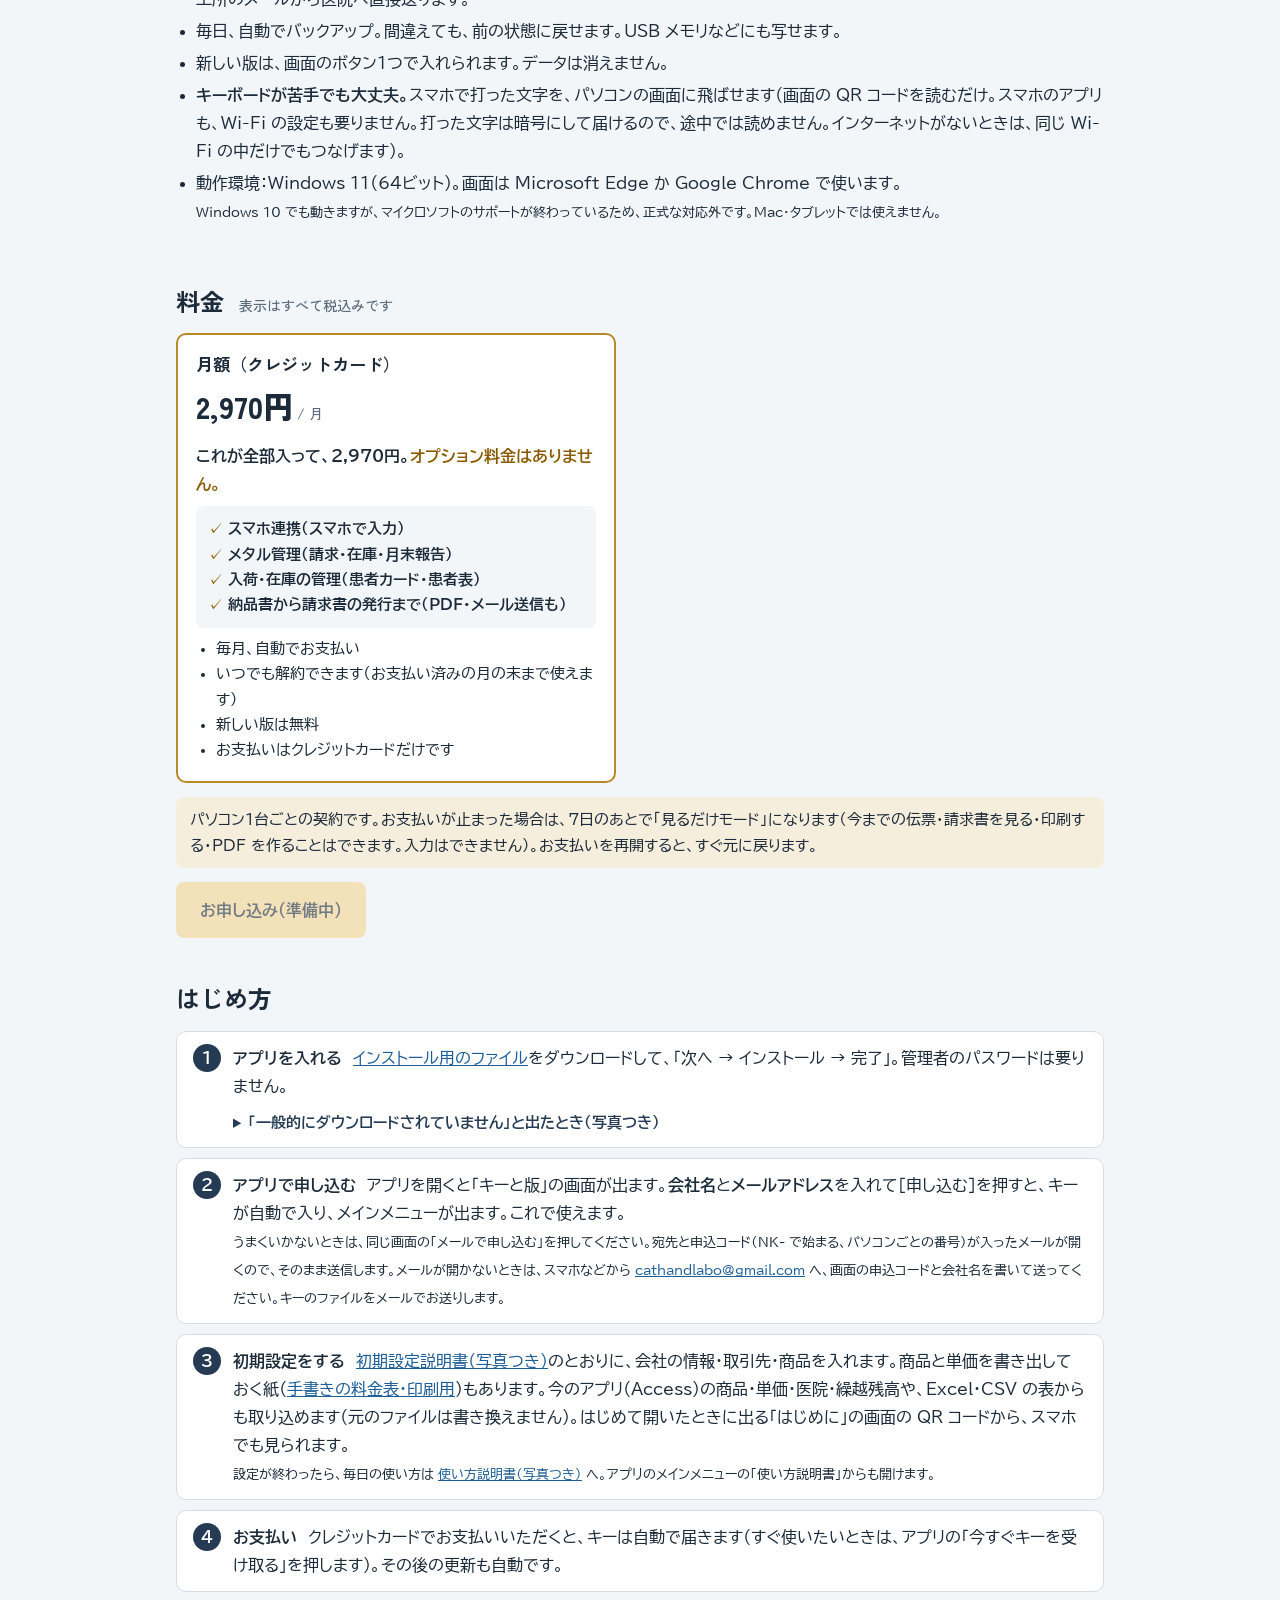
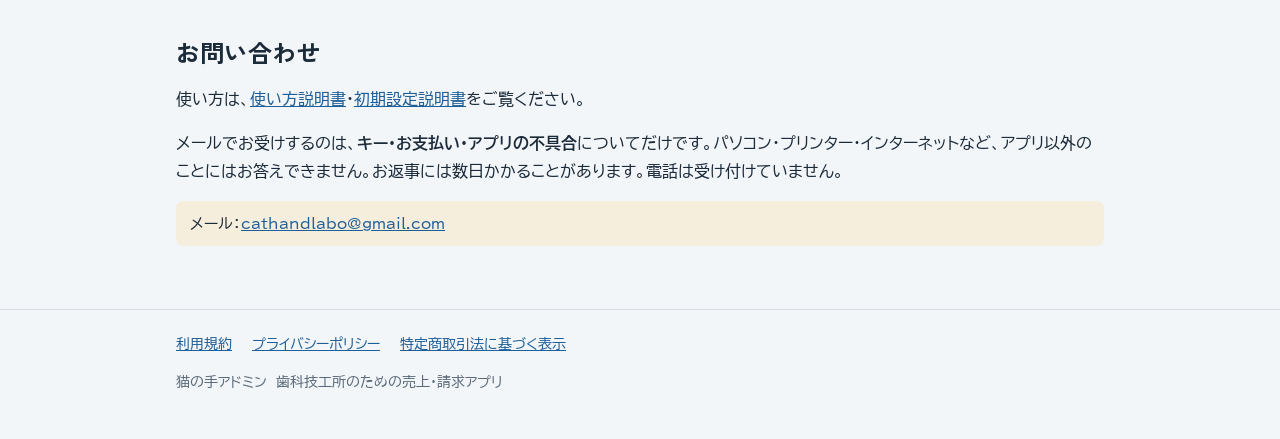
==== commit bb00a82d: "料金：いちばん上に月額2,970円だけ・全部入りの4つ" ====
--- a/index.html
+++ b/index.html
@@ -25,6 +25,7 @@
       <p class="concept"><strong>今だからできる「今さら」を、やってみる。</strong><span>ハードルだったキーボード入力は、いつものスマホで。今さらでも、手書きを卒業。</span></p>
       <h1>打つのは<em>患者名とグラム</em>だけ。<br>納品書も請求書も、あとは自動。</h1>
       <p class="lead">医院ごとの単価、金属の合計、ベースアップ、締めの請求まで。現役の歯科技工士が、技工所の毎日の事務のために作りました。キーボードだけで、速く終わります。</p>
+      <p class="hero-price">月額 <strong>2,970円</strong>（税込）だけ。<span>オプション料金はありません。</span></p>
       <div class="cta">
         <a class="btn main" href="#price">料金を見る</a>
         <a class="btn sub" href="#start">はじめ方</a>
@@ -66,6 +67,13 @@
       <div class="plan best">
         <h3>月額（クレジットカード）</h3>
         <p class="yen">2,970円<small> / 月</small></p>
+        <p class="all-in">これが全部入って、2,970円。<strong>オプション料金はありません。</strong></p>
+        <ul class="all-list">
+          <li>スマホ連携（スマホで入力）</li>
+          <li>メタル管理（請求・在庫・月末報告）</li>
+          <li>入荷・在庫の管理（患者カード・患者表）</li>
+          <li>納品書から請求書の発行まで（PDF・メール送信も）</li>
+        </ul>
         <ul>
           <li>毎月、自動でお支払い</li>
           <li>いつでも解約できます（お支払い済みの月の末まで使えます）</li>
--- a/site.css
+++ b/site.css
@@ -44,13 +44,16 @@
 .top nav a:not(.brand):hover { color: var(--navy-ink); text-decoration: underline; }
 .hero { padding: 36px 0 44px; }
 .hero .eyebrow { margin: 0 0 8px; font-size: 13px; letter-spacing: .2em; color: var(--navy-muted); }
-.hero .concept { margin: 0 0 14px; padding-left: 12px; border-left: 3px solid #f2d48f; color: #dfe7ef; font-size: 14px; line-height: 1.6; }
-.hero .concept strong { display: block; font-size: 16px; color: #f2d48f; }
+.hero .concept { margin: 6px 0 22px; padding-left: 16px; border-left: 5px solid #f2d48f; color: #dfe7ef; font-size: clamp(16px, 2.2vw, 20px); line-height: 1.6; }
+.hero .concept strong { display: block; font-family: var(--display); font-weight: 900; font-size: clamp(22px, 3.6vw, 32px); line-height: 1.4; color: #f2d48f; margin-bottom: 4px; }
 .hero .concept span { display: block; }
 .hero h1 { font-weight: 900; font-size: clamp(28px, 5vw, 42px); margin: 0 0 14px; }
 .hero h1 em { font-style: normal; color: #f2d48f; }
 .hero p.lead { margin: 0 0 22px; color: #dfe7ef; max-width: 40em; }
 .cta { display: flex; flex-wrap: wrap; gap: 12px; }
+.hero-price { margin: 0 0 18px; font-size: clamp(17px, 2.2vw, 21px); color: #fff; }
+.hero-price strong { font-family: var(--display); font-weight: 900; font-size: clamp(30px, 4.6vw, 40px); color: #f2d48f; margin: 0 2px; }
+.hero-price span { margin-left: 8px; font-size: .85em; color: #dfe7ef; }
 .btn { display: inline-block; padding: 12px 22px; border-radius: 8px; font-weight: 700; text-decoration: none; border: 2px solid transparent; }
 .btn.main { background: #f2d48f; color: #1c2b3a; }
 .btn.sub { border-color: var(--navy-muted); color: var(--navy-ink); }
@@ -73,6 +76,10 @@
 .plan .yen { font-family: var(--display); font-size: 30px; font-weight: 900; margin: 4px 0; font-variant-numeric: tabular-nums; }
 .plan .yen small { font-size: 14px; font-weight: 500; color: var(--muted); }
 .plan ul { margin: 8px 0 0; padding-left: 20px; font-size: 14.5px; }
+.plan .all-in { margin: 10px 0 4px; font-weight: 700; }
+.plan .all-in strong { color: var(--gold-ink, #8a5a00); }
+.plan ul.all-list { list-style: none; padding: 10px 12px; background: var(--bg, #f5f7fa); border-radius: 8px; font-weight: 600; }
+.plan ul.all-list li::before { content: "✓ "; color: var(--gold-ink, #8a5a00); font-weight: 900; }
 .steps { counter-reset: s; list-style: none; padding: 0; margin: 0; display: grid; gap: 10px; }
 .steps li { counter-increment: s; background: var(--panel); border: 1px solid var(--line); border-radius: 10px; padding: 12px 16px 12px 56px; position: relative; }
 .steps li::before { content: counter(s); position: absolute; left: 16px; top: 12px; width: 28px; height: 28px; border-radius: 50%; background: var(--navy); color: #fff; display: grid; place-items: center; font-weight: 700; }
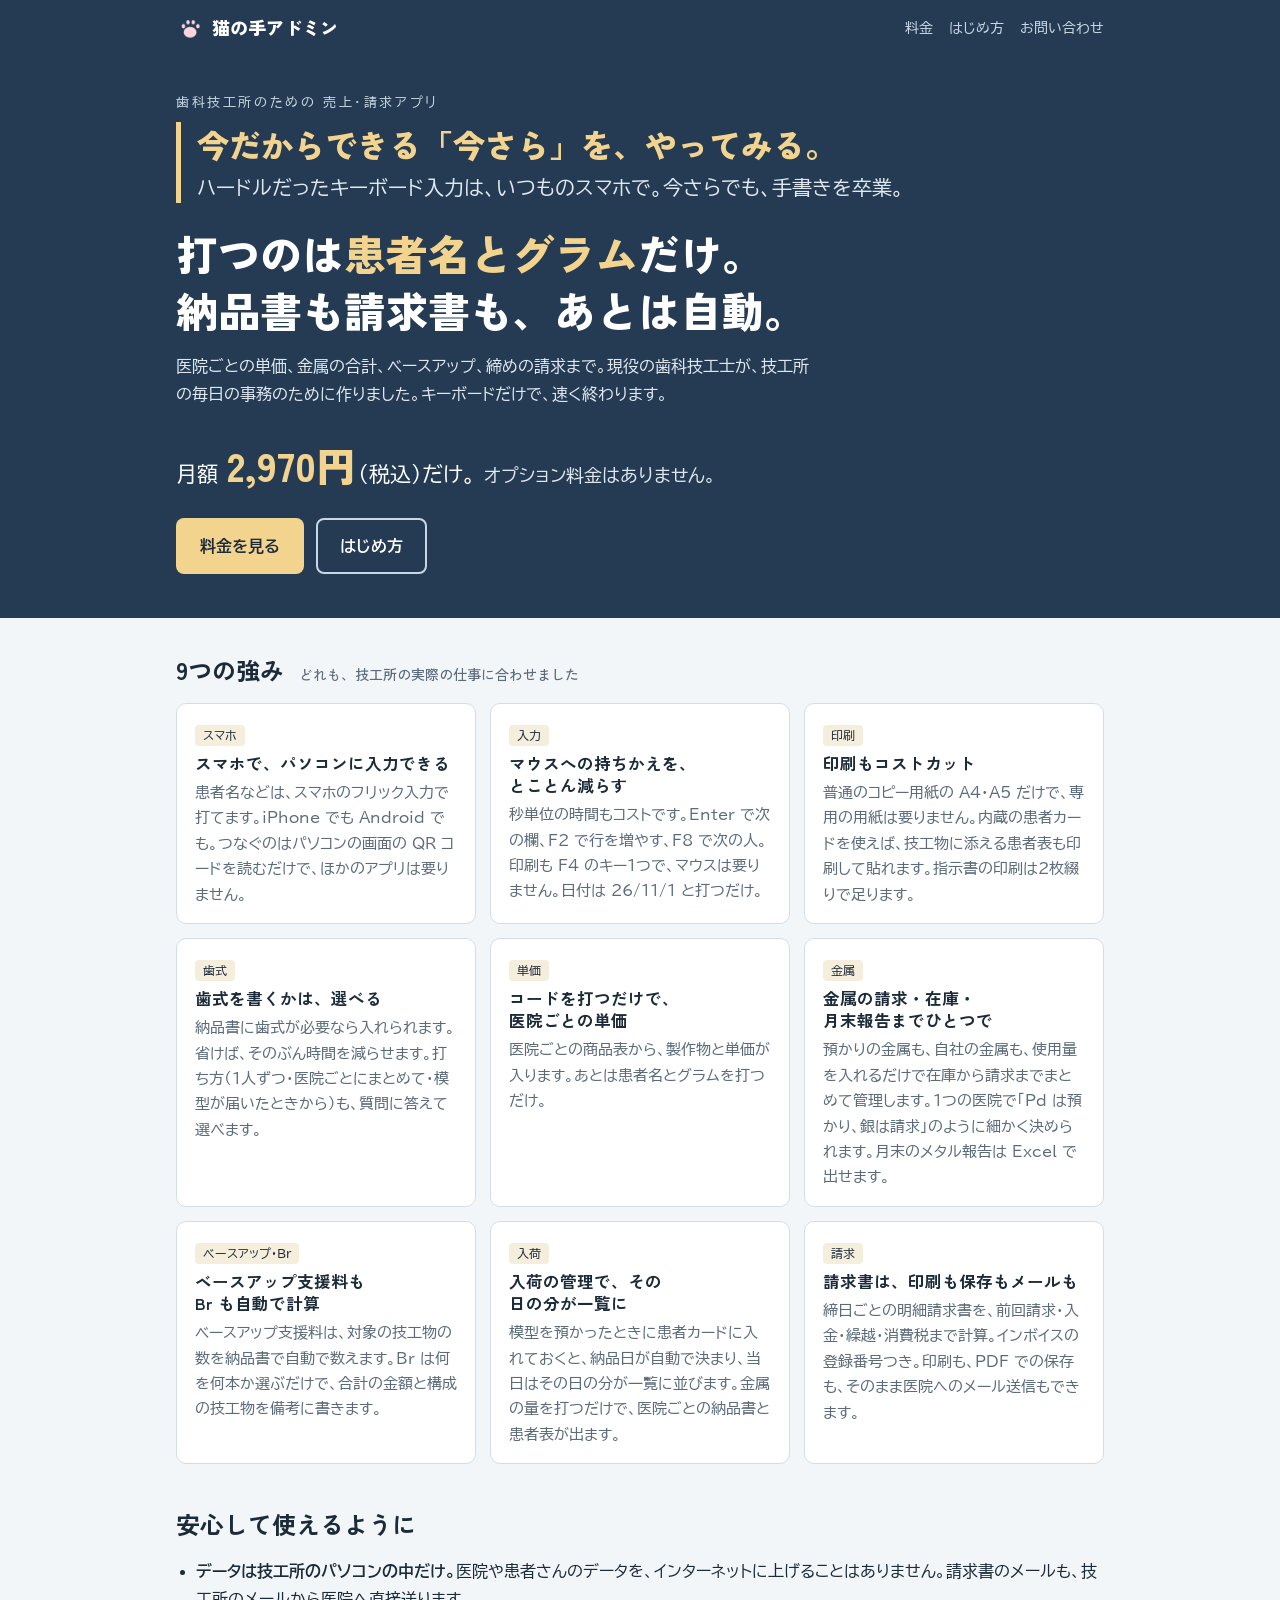
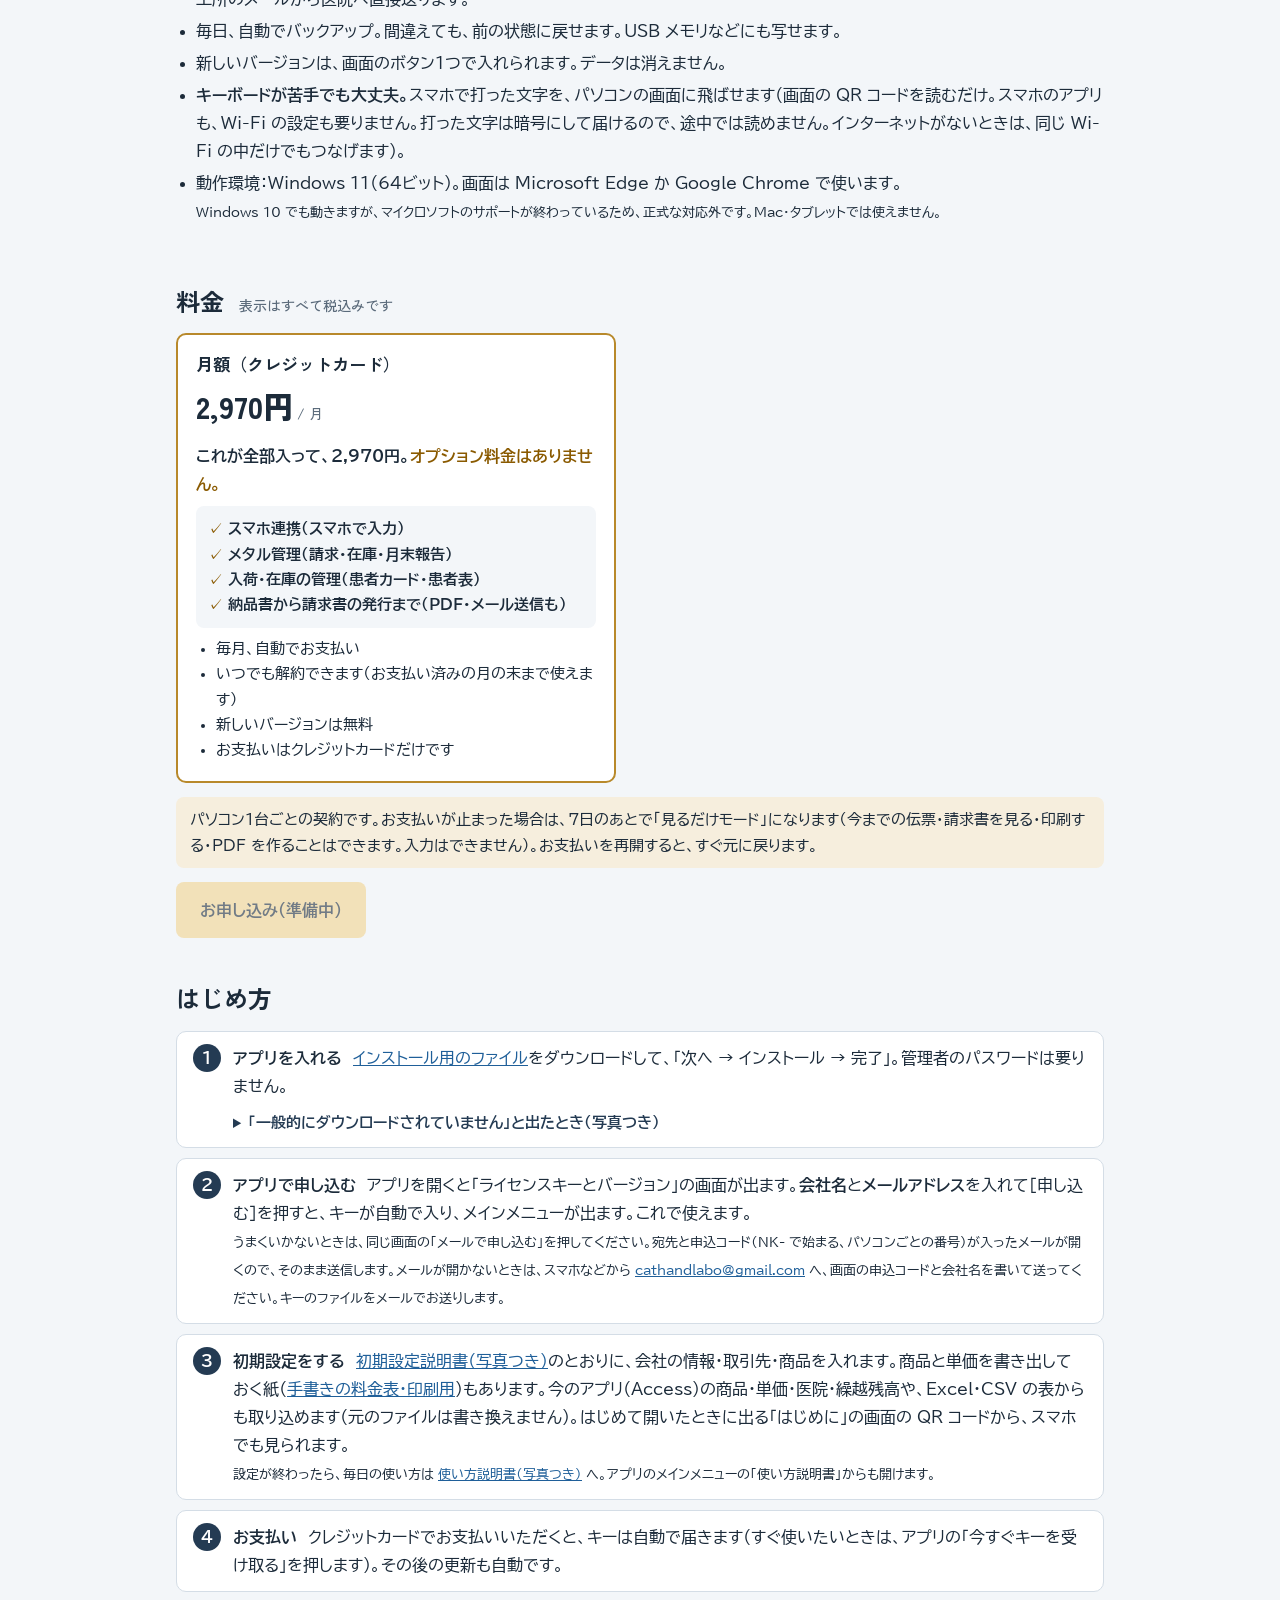
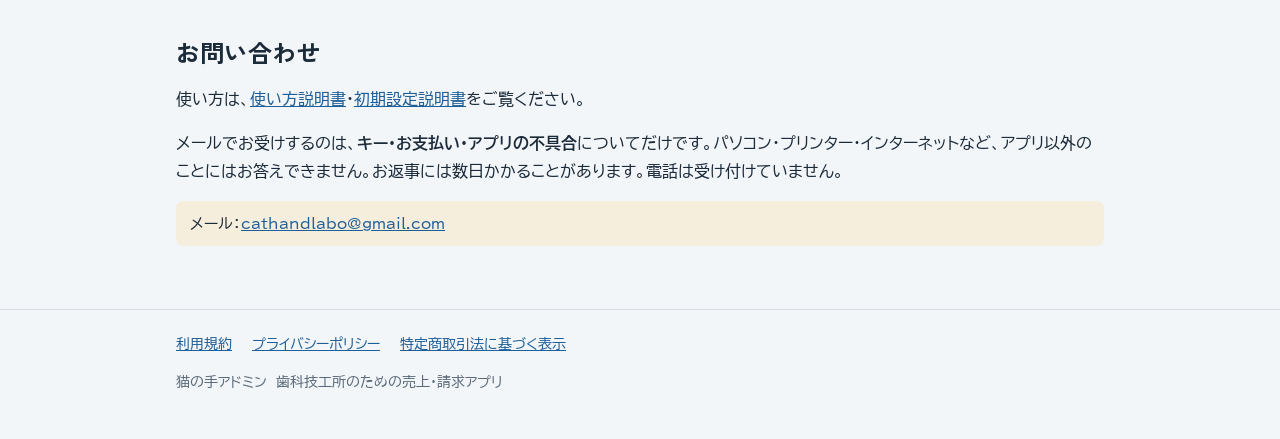
==== commit edd703b7: "1.3.34：説明書（検索・直接印刷・ライセンスキーとバージョン）・料金の「新しいバージョンは無料」" ====
--- a/index.html
+++ b/index.html
@@ -55,7 +55,7 @@
     <ul class="check">
       <li><strong>データは技工所のパソコンの中だけ。</strong>医院や患者さんのデータを、インターネットに上げることはありません。請求書のメールも、技工所のメールから医院へ直接送ります。</li>
       <li>毎日、自動でバックアップ。間違えても、前の状態に戻せます。USB メモリなどにも写せます。</li>
-      <li>新しい版は、画面のボタン1つで入れられます。データは消えません。</li>
+      <li>新しいバージョンは、画面のボタン1つで入れられます。データは消えません。</li>
       <li><strong>キーボードが苦手でも大丈夫。</strong>スマホで打った文字を、パソコンの画面に飛ばせます（画面の QR コードを読むだけ。スマホのアプリも、Wi-Fi の設定も要りません。打った文字は暗号にして届けるので、途中では読めません。インターネットがないときは、同じ Wi-Fi の中だけでもつなげます）。</li>
       <li>動作環境：Windows 11（64ビット）。画面は Microsoft Edge か Google Chrome で使います。<br><small>Windows 10 でも動きますが、マイクロソフトのサポートが終わっているため、正式な対応外です。Mac・タブレットでは使えません。</small></li>
     </ul>
@@ -77,7 +77,7 @@
         <ul>
           <li>毎月、自動でお支払い</li>
           <li>いつでも解約できます（お支払い済みの月の末まで使えます）</li>
-          <li>新しい版は無料</li>
+          <li>新しいバージョンは無料</li>
           <li>お支払いはクレジットカードだけです</li>
         </ul>
       </div>
@@ -101,7 +101,7 @@
           </ol>
           <p class="note">警告の窓の「詳細情報」や「このファイルは安全であることを報告する」を押しても、ダウンロードはできません。</p>
         </details></li>
-      <li><strong>アプリで申し込む</strong>　アプリを開くと「キーと版」の画面が出ます。<strong>会社名</strong>と<strong>メールアドレス</strong>を入れて［申し込む］を押すと、キーが自動で入り、メインメニューが出ます。これで使えます。<br><small>うまくいかないときは、同じ画面の「メールで申し込む」を押してください。宛先と申込コード（NK- で始まる、パソコンごとの番号）が入ったメールが開くので、そのまま送信します。メールが開かないときは、スマホなどから <a href="mailto:cathandlabo@gmail.com">cathandlabo@gmail.com</a> へ、画面の申込コードと会社名を書いて送ってください。キーのファイルをメールでお送りします。</small></li>
+      <li><strong>アプリで申し込む</strong>　アプリを開くと「ライセンスキーとバージョン」の画面が出ます。<strong>会社名</strong>と<strong>メールアドレス</strong>を入れて［申し込む］を押すと、キーが自動で入り、メインメニューが出ます。これで使えます。<br><small>うまくいかないときは、同じ画面の「メールで申し込む」を押してください。宛先と申込コード（NK- で始まる、パソコンごとの番号）が入ったメールが開くので、そのまま送信します。メールが開かないときは、スマホなどから <a href="mailto:cathandlabo@gmail.com">cathandlabo@gmail.com</a> へ、画面の申込コードと会社名を書いて送ってください。キーのファイルをメールでお送りします。</small></li>
       <li><strong>初期設定をする</strong>　<a href="guide.html">初期設定説明書（写真つき）</a>のとおりに、会社の情報・取引先・商品を入れます。商品と単価を書き出しておく紙（<a href="pricesheet.html">手書きの料金表・印刷用</a>）もあります。今のアプリ（Access）の商品・単価・医院・繰越残高や、Excel・CSV の表からも取り込めます（元のファイルは書き換えません）。はじめて開いたときに出る「はじめに」の画面の QR コードから、スマホでも見られます。<br><small>設定が終わったら、毎日の使い方は <a href="manual.html">使い方説明書（写真つき）</a> へ。アプリのメインメニューの「使い方説明書」からも開けます。</small></li>
       <li><strong>お支払い</strong>　クレジットカードでお支払いいただくと、キーは自動で届きます（すぐ使いたいときは、アプリの「今すぐキーを受け取る」を押します）。その後の更新も自動です。</li>
     </ol>
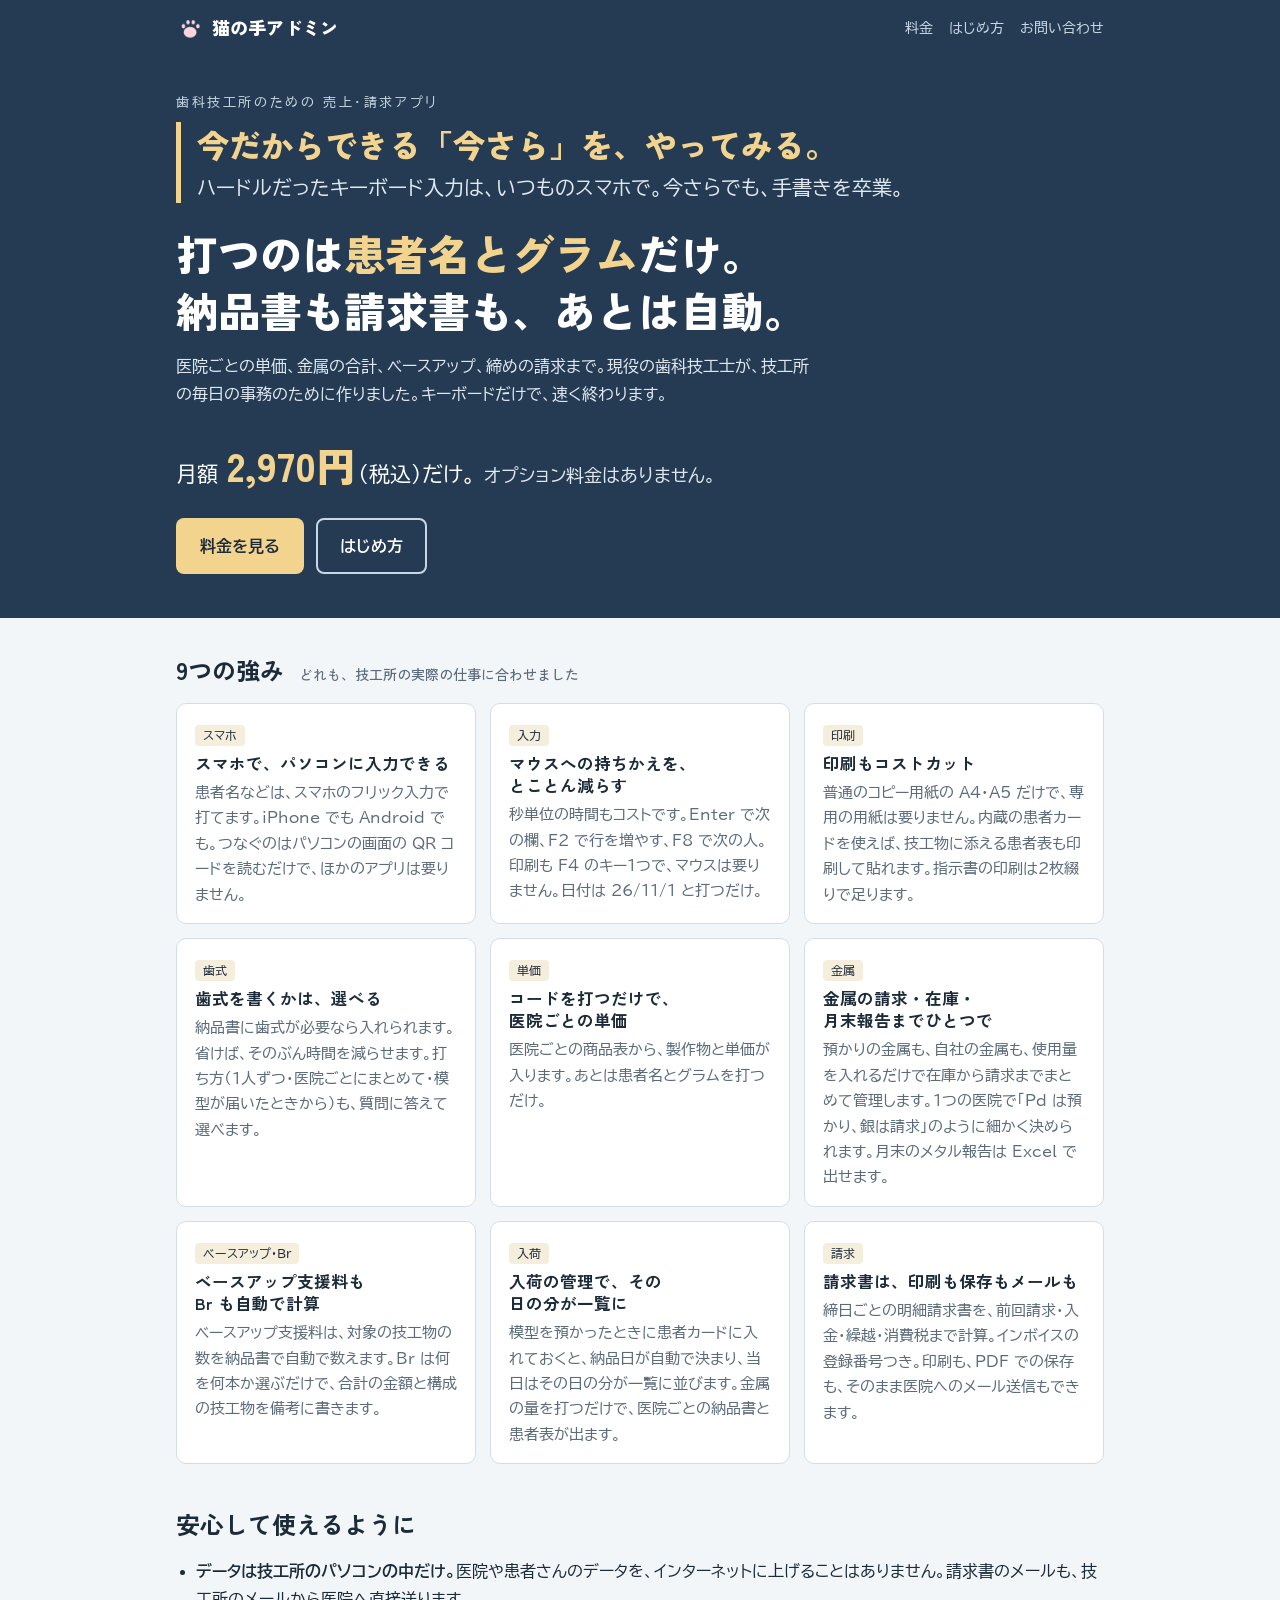
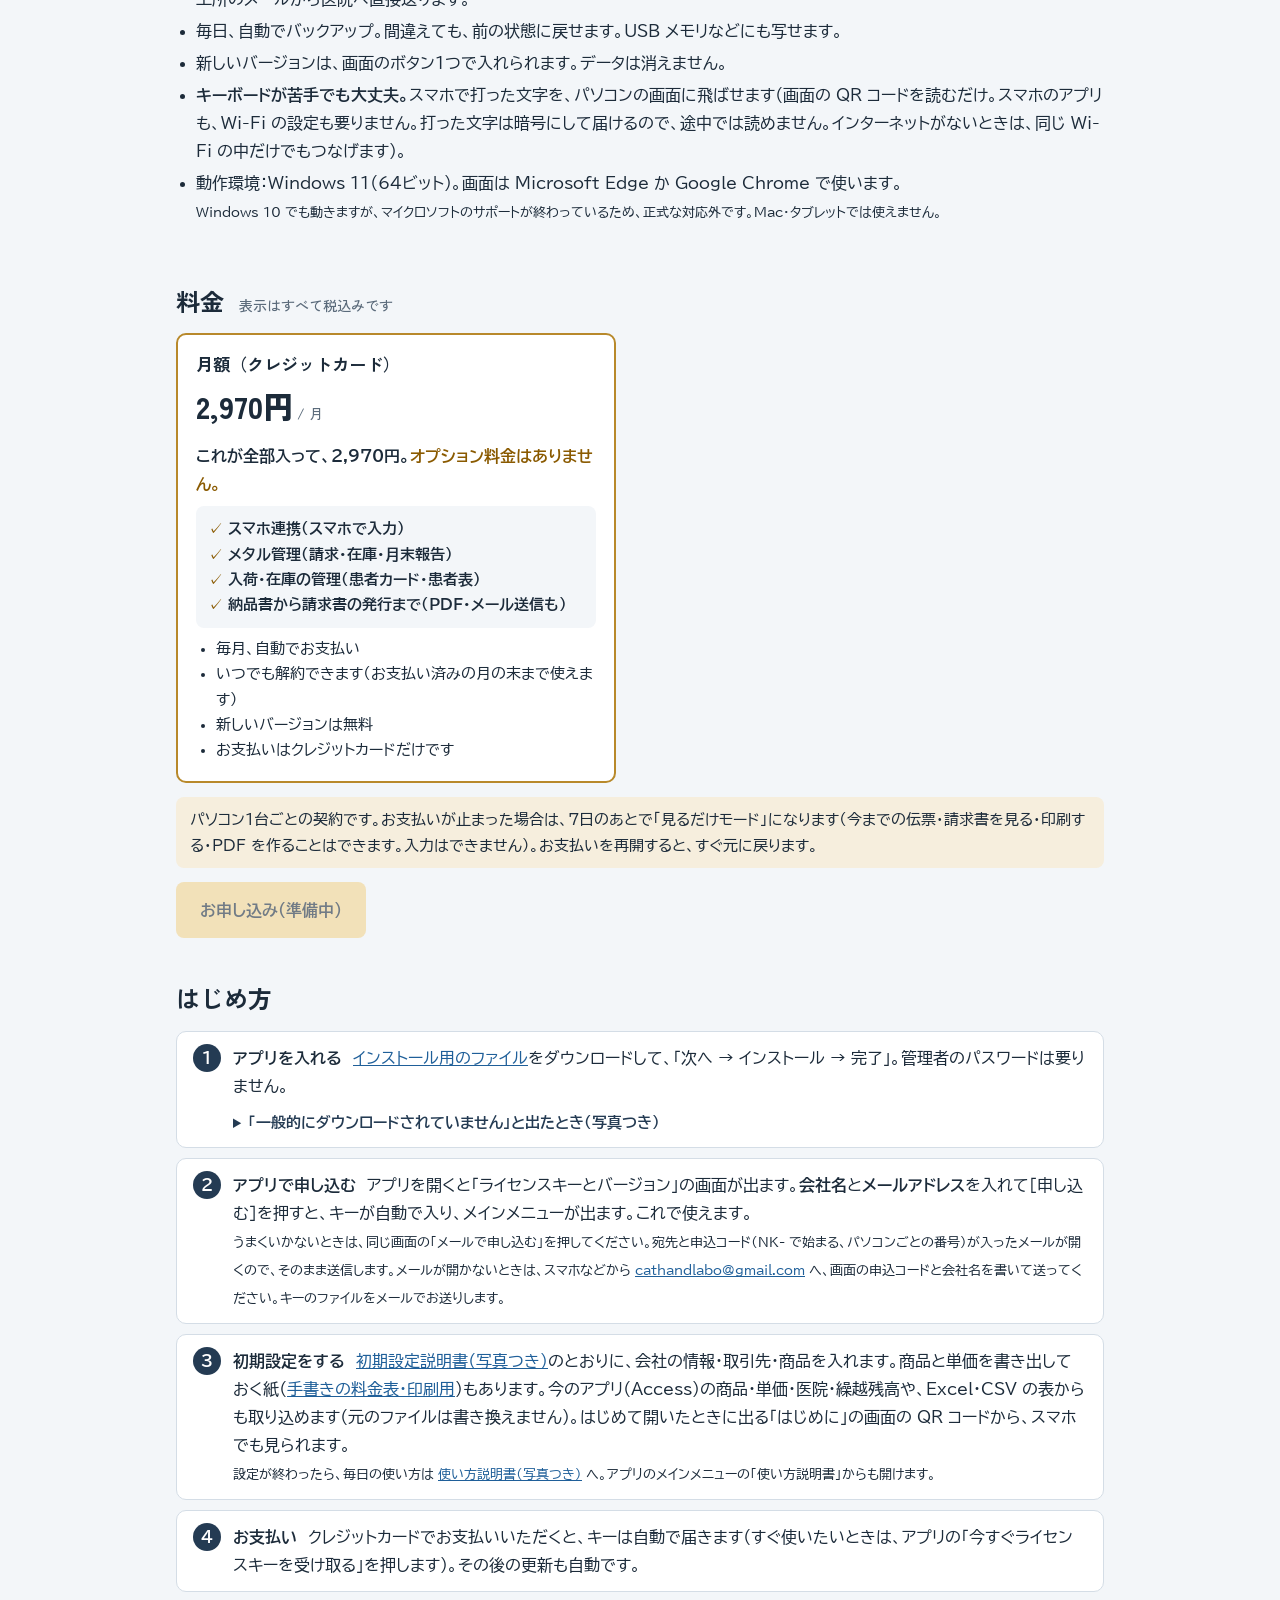
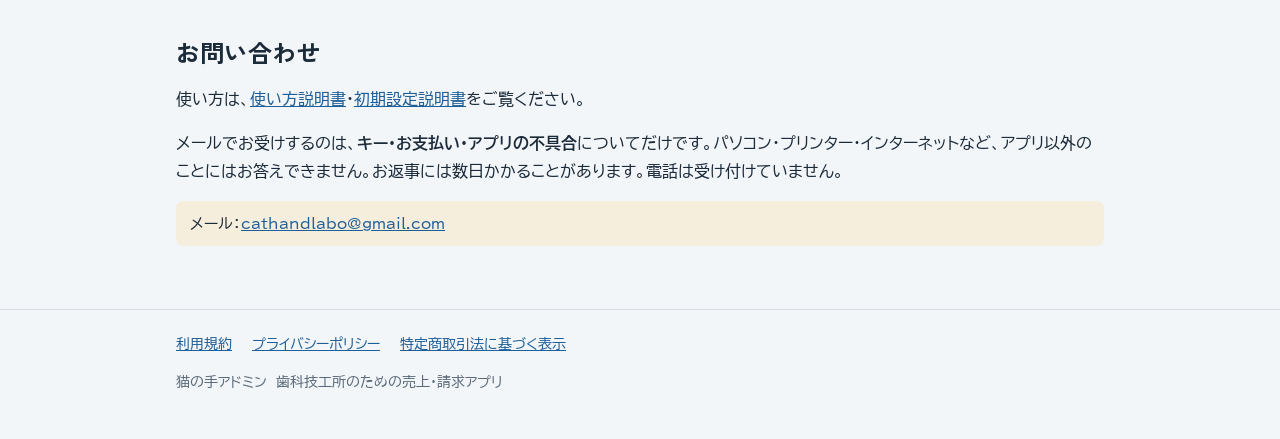
==== commit 189802f6: "1.3.41：「版」を「バージョン」に、「キー」の見出し・ボタンを「ライセンスキー」にそろえる（利用規約・プライバシーポリシー・特商法・説明書）" ====
--- a/index.html
+++ b/index.html
@@ -4,7 +4,11 @@
 <meta charset="utf-8">
 <meta name="viewport" content="width=device-width, initial-scale=1">
 <title>猫の手アドミン｜歯科技工所のための売上・請求アプリ</title>
-<meta name="description" content="打つのは患者名とグラムだけ。納品書も請求書も、あとは自動。医院ごとの単価・金属の合計・BU・締めの請求まで、歯科技工所の事務を速く終わらせる Windows アプリです。">
+<meta name="description" content="ハードルだったキーボード入力は、いつものスマホで。今さらでも、手書きを卒業。金属の計算管理、ベースアップ支援料の自動入力。医院ごとの単価、締めの請求まで。請求書は、そのままメールで送れます。">
+<meta property="og:site_name" content="猫の手アドミン">
+<script type="application/ld+json">
+{"@context":"https://schema.org","@type":"WebSite","name":"猫の手アドミン","url":"https://tnksss306.github.io/nekonote/"}
+</script>
 <link rel="icon" href="icon.png">
 <link rel="preconnect" href="https://fonts.googleapis.com">
 <link rel="preconnect" href="https://fonts.gstatic.com" crossorigin>
@@ -103,7 +107,7 @@
         </details></li>
       <li><strong>アプリで申し込む</strong>　アプリを開くと「ライセンスキーとバージョン」の画面が出ます。<strong>会社名</strong>と<strong>メールアドレス</strong>を入れて［申し込む］を押すと、キーが自動で入り、メインメニューが出ます。これで使えます。<br><small>うまくいかないときは、同じ画面の「メールで申し込む」を押してください。宛先と申込コード（NK- で始まる、パソコンごとの番号）が入ったメールが開くので、そのまま送信します。メールが開かないときは、スマホなどから <a href="mailto:cathandlabo@gmail.com">cathandlabo@gmail.com</a> へ、画面の申込コードと会社名を書いて送ってください。キーのファイルをメールでお送りします。</small></li>
       <li><strong>初期設定をする</strong>　<a href="guide.html">初期設定説明書（写真つき）</a>のとおりに、会社の情報・取引先・商品を入れます。商品と単価を書き出しておく紙（<a href="pricesheet.html">手書きの料金表・印刷用</a>）もあります。今のアプリ（Access）の商品・単価・医院・繰越残高や、Excel・CSV の表からも取り込めます（元のファイルは書き換えません）。はじめて開いたときに出る「はじめに」の画面の QR コードから、スマホでも見られます。<br><small>設定が終わったら、毎日の使い方は <a href="manual.html">使い方説明書（写真つき）</a> へ。アプリのメインメニューの「使い方説明書」からも開けます。</small></li>
-      <li><strong>お支払い</strong>　クレジットカードでお支払いいただくと、キーは自動で届きます（すぐ使いたいときは、アプリの「今すぐキーを受け取る」を押します）。その後の更新も自動です。</li>
+      <li><strong>お支払い</strong>　クレジットカードでお支払いいただくと、キーは自動で届きます（すぐ使いたいときは、アプリの「今すぐライセンスキーを受け取る」を押します）。その後の更新も自動です。</li>
     </ol>
   </section>
 
